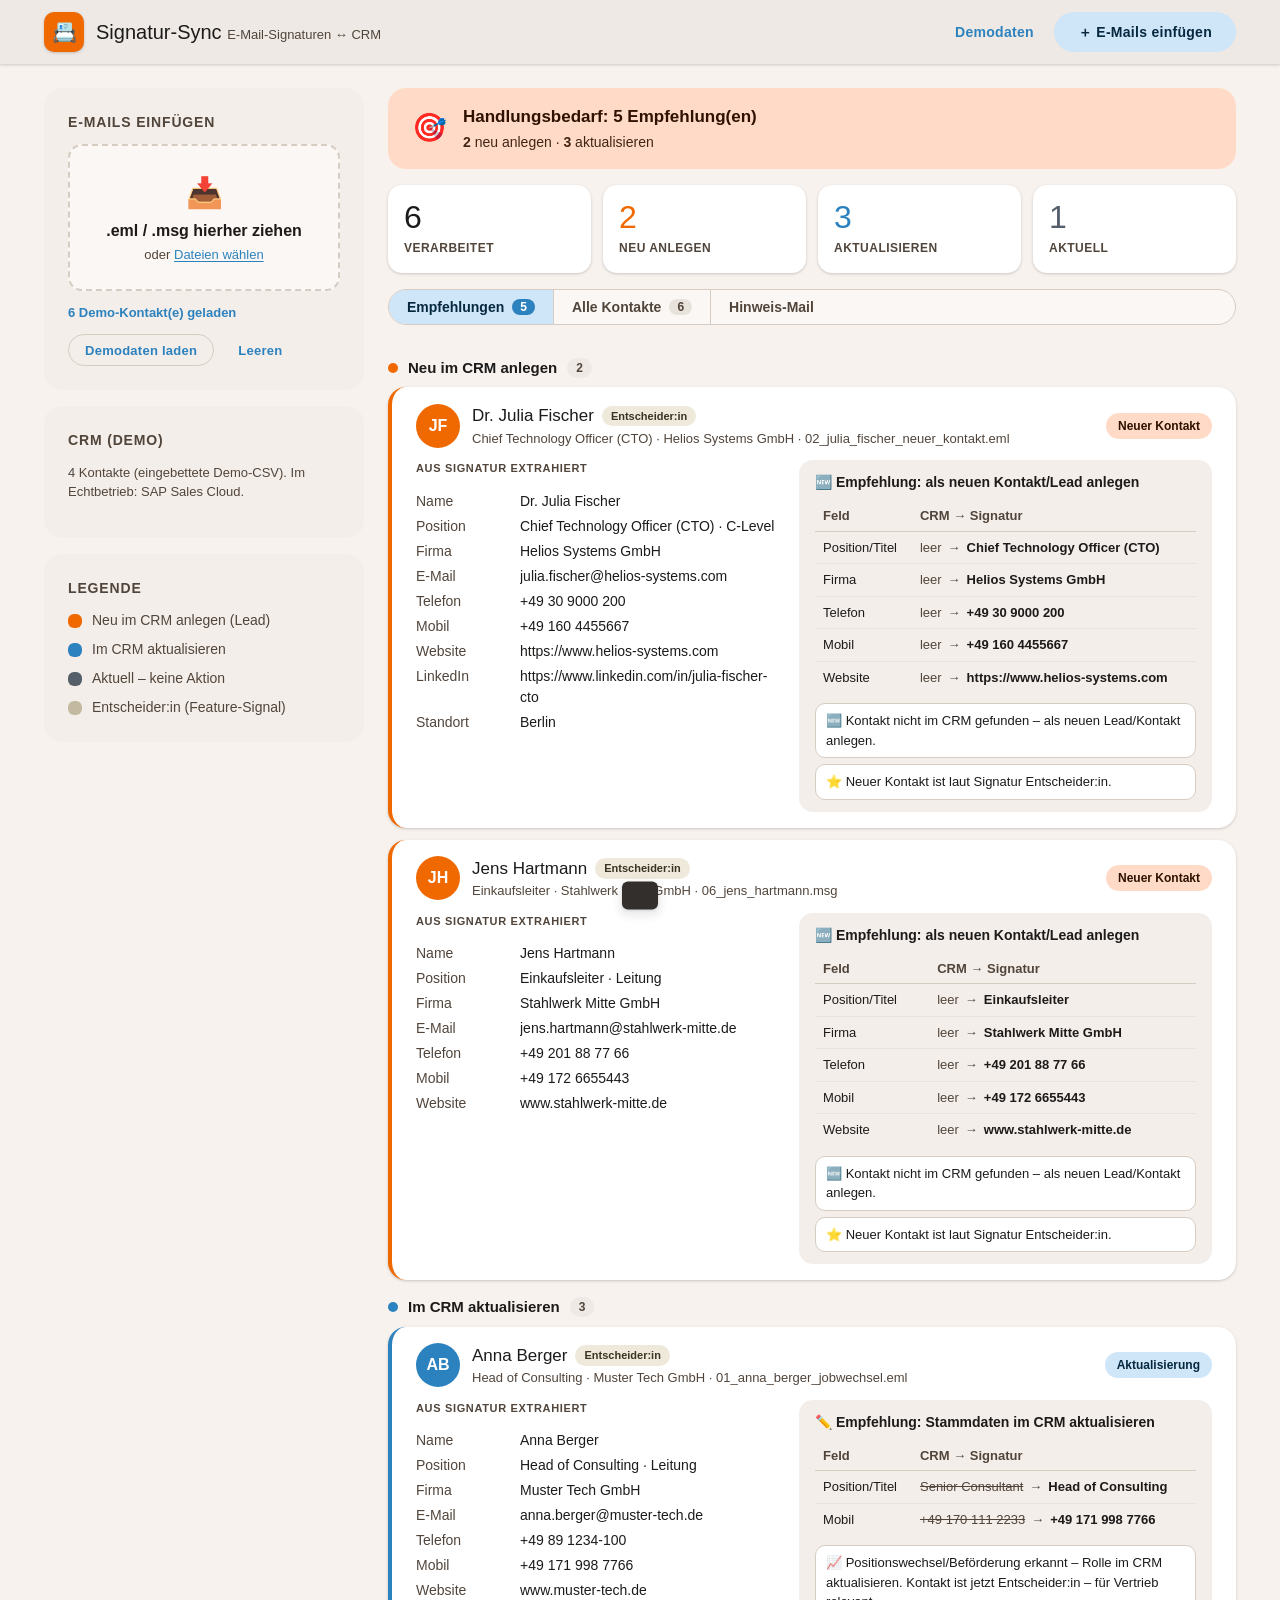
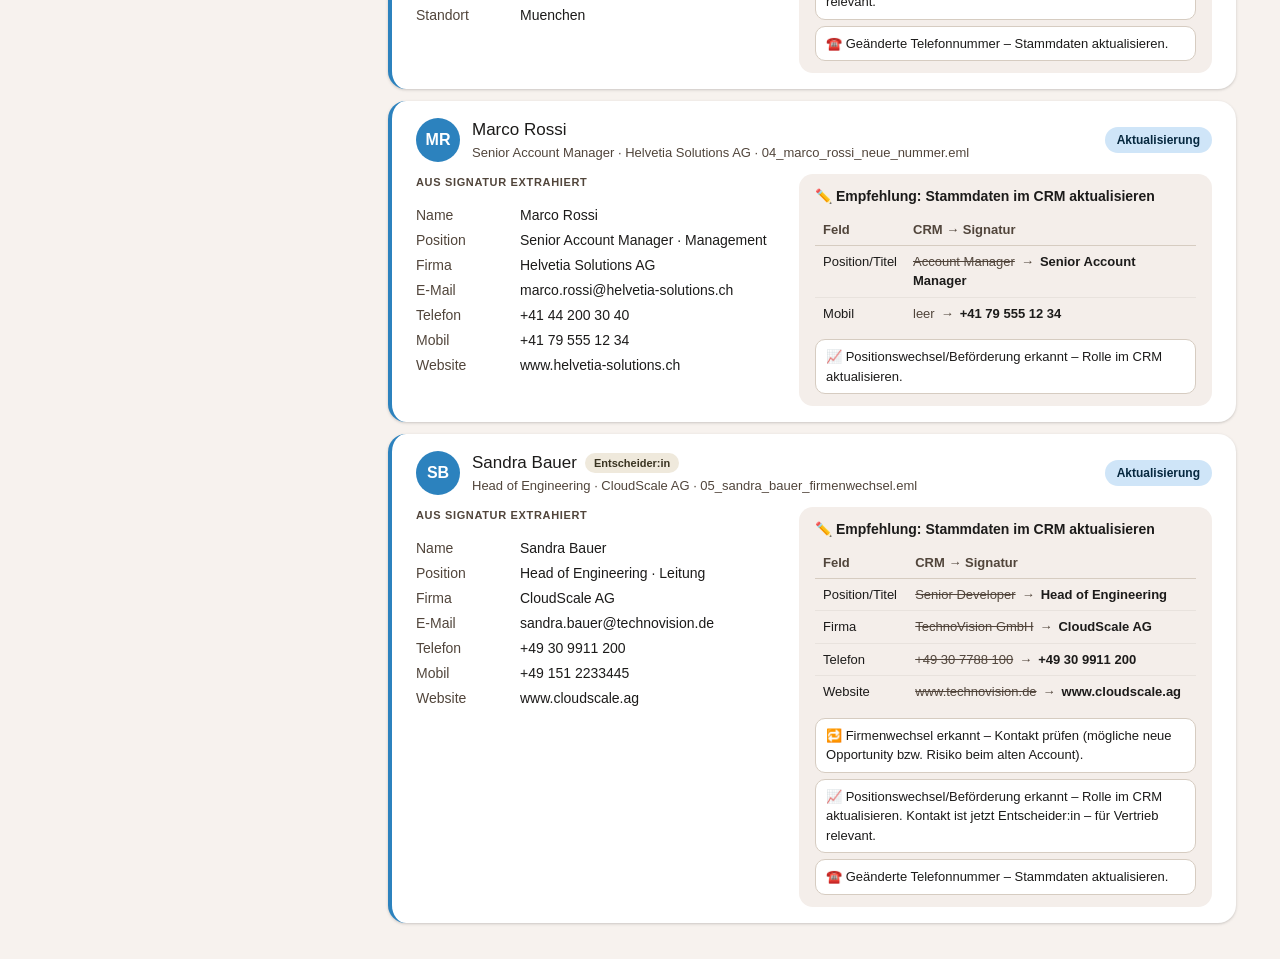
==== webapp/demo.html @ 4106ae28 "Browser-App: .eml/.msg im Browser einfügen, Material Design 3 - webapp/app.js: Kernlogik nach JS por" ====
<!doctype html>
<html lang="de">
<head>
<meta charset="utf-8">
<meta name="viewport" content="width=device-width, initial-scale=1">
<title>Signatur-Sync · E-Mail-Signaturen ↔ CRM</title>
<style>
/* Signatur-Sync · Material Design 3 · Corporate-Palette
   Primary #F06900 · Secondary #2C82BE · Ergaenzend #555F69 · Features #C3B9A0 */
:root{
  /* Farbrollen (aus Corporate-Farben abgeleitet) */
  --primary:#F06900; --on-primary:#ffffff;
  --primary-container:#FFDBC7; --on-primary-container:#2E1100;
  --secondary:#2C82BE; --on-secondary:#ffffff;
  --secondary-container:#CFE5F8; --on-secondary-container:#06283F;
  --tertiary:#555F69; --on-tertiary:#ffffff;
  --tertiary-container:#DCE2E9; --on-tertiary-container:#121A21;
  --features:#C3B9A0; --features-container:#EFE9DC; --on-features:#3A3422;
  --error:#BA1A1A; --error-container:#FFDAD6; --on-error-container:#410002;
  --background:#F7F2EE; --on-background:#1C1B1A;
  --surface:#FBF7F4; --surface-bright:#ffffff;
  --surface-c-low:#F4EEEA; --surface-c:#EEE9E4; --surface-c-high:#E8E2DD; --surface-c-highest:#E2DCD7;
  --on-surface:#1C1B1A; --on-surface-variant:#51453B; --outline:#867A6E; --outline-variant:#D6CCC1;
  /* Form / Abstand (8dp-Raster) */
  --r-xs:6px; --r-sm:10px; --r-md:14px; --r-lg:18px; --r-xl:28px; --r-full:999px;
  --sp-1:4px; --sp-2:8px; --sp-3:12px; --sp-4:16px; --sp-5:24px; --sp-6:32px; --sp-8:48px;
  --gutter:24px; --maxw:1240px;
  /* Elevation (MD3 tonal) */
  --e1:0 1px 2px rgba(0,0,0,.10),0 1px 3px 1px rgba(0,0,0,.06);
  --e2:0 1px 2px rgba(0,0,0,.10),0 2px 6px 2px rgba(0,0,0,.08);
  --e3:0 4px 8px 3px rgba(0,0,0,.08),0 1px 3px rgba(0,0,0,.12);
  --font:"Roboto","Segoe UI",-apple-system,BlinkMacSystemFont,Helvetica,Arial,sans-serif;
}
*{box-sizing:border-box}
html{font-size:16px}
body{margin:0;font-family:var(--font);background:var(--background);color:var(--on-background);
  line-height:1.5;-webkit-font-smoothing:antialiased}
h1,h2,h3,h4{margin:0;font-weight:500;letter-spacing:0}
.muted{color:var(--on-surface-variant)}
.link{color:var(--secondary);cursor:pointer;text-decoration:underline;text-underline-offset:2px}

/* Typografie-Skala */
.display-s{font-size:2.25rem;line-height:2.75rem;font-weight:400}
.headline-s{font-size:1.5rem;line-height:2rem;font-weight:500}
.title-l{font-size:1.25rem;line-height:1.75rem;font-weight:500}
.title-m{font-size:1.0625rem;line-height:1.5rem;font-weight:500}
.title-s{font-size:.875rem;line-height:1.25rem;font-weight:600;letter-spacing:.06em;
  text-transform:uppercase;color:var(--on-surface-variant)}
.body-m{font-size:.9375rem;line-height:1.4rem}
.body-s{font-size:.8125rem;line-height:1.2rem}
.label{font-size:.8125rem;line-height:1rem;font-weight:600;letter-spacing:.02em}

/* Top App Bar */
.top-app-bar{position:sticky;top:0;z-index:30;background:var(--surface-c);
  box-shadow:var(--e1)}
.bar-inner{max-width:var(--maxw);margin:0 auto;height:64px;display:flex;align-items:center;
  justify-content:space-between;gap:var(--sp-4);padding:0 var(--gutter)}
.bar-title{display:flex;align-items:center;gap:var(--sp-3);font-size:1.25rem;font-weight:500}
.bar-logo{width:40px;height:40px;border-radius:var(--r-sm);display:grid;place-items:center;
  background:var(--primary);color:var(--on-primary);font-size:20px;box-shadow:var(--e1)}
.bar-sub{font-size:.8125rem;color:var(--on-surface-variant);font-weight:400}
.bar-actions{display:flex;align-items:center;gap:var(--sp-2)}
@media(max-width:560px){.bar-sub{display:none}}

/* Buttons mit State-Layer */
.btn{position:relative;display:inline-flex;align-items:center;justify-content:center;gap:8px;
  height:40px;padding:0 24px;border:0;border-radius:var(--r-full);font-family:inherit;
  font-size:.875rem;font-weight:600;letter-spacing:.02em;cursor:pointer;overflow:hidden;
  white-space:nowrap;transition:box-shadow .2s}
.btn::before{content:"";position:absolute;inset:0;background:currentColor;opacity:0;transition:opacity .15s}
.btn:hover::before{opacity:.08}.btn:active::before{opacity:.12}
.btn-filled{background:var(--primary);color:var(--on-primary)}
.btn-filled:hover{box-shadow:var(--e1)}
.btn-tonal{background:var(--secondary-container);color:var(--on-secondary-container)}
.btn-outlined{background:transparent;color:var(--secondary);border:1px solid var(--outline-variant)}
.btn-text{background:transparent;color:var(--secondary);padding:0 12px}
.btn-sm{height:32px;padding:0 16px;font-size:.8125rem}

/* Layout-Raster */
.container{max-width:var(--maxw);margin:0 auto;padding:var(--gutter)}
.grid{display:grid;grid-template-columns:320px 1fr;gap:var(--gutter);align-items:start}
@media(max-width:960px){.grid{grid-template-columns:1fr}}
.rail{display:flex;flex-direction:column;gap:var(--sp-4);position:sticky;top:88px}
@media(max-width:960px){.rail{position:static}}
.content{display:flex;flex-direction:column;gap:var(--sp-4);min-width:0}

/* Cards */
.card{background:var(--surface-bright);border-radius:var(--r-lg);padding:var(--sp-5);
  box-shadow:var(--e1)}
.card-filled{background:var(--surface-c-low);box-shadow:none}
.card>h2{margin-bottom:var(--sp-3)}

/* Dropzone */
.dropzone{border:2px dashed var(--outline-variant);border-radius:var(--r-md);
  padding:var(--sp-5) var(--sp-4);text-align:center;background:var(--surface);
  transition:border-color .15s,background .15s;cursor:pointer}
.dropzone.drag{border-color:var(--primary);background:var(--primary-container)}
.dz-icon{font-size:30px}
.dz-text{font-weight:600;margin-top:var(--sp-1)}
.dz-sub{font-size:.8125rem;color:var(--on-surface-variant);margin-top:2px}
.meta{font-size:.8125rem;color:var(--secondary);margin-top:var(--sp-3);min-height:1rem;font-weight:600}
.row-actions{display:flex;gap:var(--sp-2);margin-top:var(--sp-3);flex-wrap:wrap}

/* Legende */
.legend{list-style:none;margin:0;padding:0;display:flex;flex-direction:column;gap:var(--sp-2)}
.legend li{display:flex;align-items:center;gap:10px;font-size:.875rem;color:var(--on-surface-variant)}
.swatch{width:14px;height:14px;border-radius:var(--r-xs);flex:none}
.sw-new{background:var(--primary)}.sw-upd{background:var(--secondary)}.sw-ok{background:var(--tertiary)}
.sw-dm{background:var(--features)}

/* Empfehlungs-Banner */
.banner{display:flex;align-items:center;gap:var(--sp-4);padding:var(--sp-4) var(--sp-5);
  border-radius:var(--r-lg);background:var(--primary-container);color:var(--on-primary-container)}
.banner.calm{background:var(--tertiary-container);color:var(--on-tertiary-container)}
.banner .b-ic{font-size:28px}
.banner h3{font-size:1.0625rem;font-weight:600}
.banner p{margin:2px 0 0;font-size:.875rem;opacity:.9}

/* KPIs */
.kpis{display:grid;grid-template-columns:repeat(4,1fr);gap:var(--sp-3)}
@media(max-width:680px){.kpis{grid-template-columns:repeat(2,1fr)}}
.kpi{background:var(--surface-bright);border-radius:var(--r-md);padding:var(--sp-4);box-shadow:var(--e1)}
.kpi .n{font-size:2rem;font-weight:500;line-height:1}
.kpi .l{font-size:.75rem;font-weight:600;letter-spacing:.04em;text-transform:uppercase;
  color:var(--on-surface-variant);margin-top:6px}
.kpi.k-new .n{color:var(--primary)}.kpi.k-upd .n{color:var(--secondary)}.kpi.k-ok .n{color:var(--tertiary)}

/* Segmented Buttons (Tabs) */
.segmented{display:inline-flex;border:1px solid var(--outline-variant);border-radius:var(--r-full);
  overflow:hidden;background:var(--surface)}
.seg{position:relative;border:0;background:transparent;padding:9px 18px;font-family:inherit;
  font-size:.875rem;font-weight:600;color:var(--on-surface-variant);cursor:pointer;display:flex;
  align-items:center;gap:8px;border-right:1px solid var(--outline-variant)}
.seg:last-child{border-right:0}
.seg.active{background:var(--secondary-container);color:var(--on-secondary-container)}
.seg-count{font-size:.75rem;background:var(--surface-c-high);color:var(--on-surface-variant);
  padding:1px 8px;border-radius:var(--r-full);font-weight:700}
.seg.active .seg-count{background:var(--secondary);color:var(--on-secondary)}

/* Gruppen */
.group-head{display:flex;align-items:center;gap:10px;margin:var(--sp-4) 0 var(--sp-2)}
.group-head .gdot{width:10px;height:10px;border-radius:var(--r-xs)}
.gd-new{background:var(--primary)}.gd-upd{background:var(--secondary)}.gd-ok{background:var(--tertiary)}
.group-head h4{font-size:.9375rem;font-weight:600}
.group-head .gcount{font-size:.75rem;color:var(--on-surface-variant);background:var(--surface-c);
  border-radius:var(--r-full);padding:1px 9px;font-weight:700}

/* Kontakt-Karte */
.contact{background:var(--surface-bright);border-radius:var(--r-lg);box-shadow:var(--e1);
  padding:var(--sp-4) var(--sp-5);margin-bottom:var(--sp-3);border-left:4px solid transparent}
.contact.t-new{border-left-color:var(--primary)}
.contact.t-upd{border-left-color:var(--secondary)}
.contact.t-ok{border-left-color:var(--tertiary)}
.c-top{display:flex;align-items:center;gap:var(--sp-3);margin-bottom:var(--sp-3)}
.avatar{width:44px;height:44px;border-radius:var(--r-full);flex:none;display:grid;place-items:center;
  font-weight:600;color:#fff;font-size:1rem}
.av-new{background:var(--primary)}.av-upd{background:var(--secondary)}.av-ok{background:var(--tertiary)}
.c-id{flex:1;min-width:0}
.c-id .nm{font-size:1.0625rem;font-weight:500;display:flex;align-items:center;gap:8px;flex-wrap:wrap}
.c-id .sb{font-size:.8125rem;color:var(--on-surface-variant);white-space:nowrap;overflow:hidden;
  text-overflow:ellipsis}
.pill{font-size:.75rem;font-weight:700;padding:4px 12px;border-radius:var(--r-full);flex:none}
.pl-new{background:var(--primary-container);color:var(--on-primary-container)}
.pl-upd{background:var(--secondary-container);color:var(--on-secondary-container)}
.pl-ok{background:var(--tertiary-container);color:var(--on-tertiary-container)}
.dm-chip{font-size:.6875rem;font-weight:700;padding:2px 9px;border-radius:var(--r-full);
  background:var(--features-container);color:var(--on-features)}
.c-body{display:grid;grid-template-columns:minmax(0,1fr) minmax(0,1.15fr);gap:var(--sp-5)}
@media(max-width:680px){.c-body{grid-template-columns:1fr;gap:var(--sp-3)}}
.block-h{font-size:.6875rem;font-weight:700;letter-spacing:.06em;text-transform:uppercase;
  color:var(--on-surface-variant);margin-bottom:8px}
.kv{display:grid;grid-template-columns:92px 1fr;gap:4px 12px;font-size:.875rem}
.kv dt{color:var(--on-surface-variant)}
.kv dd{margin:0;overflow:hidden;text-overflow:ellipsis}
.reco{border-radius:var(--r-md);background:var(--surface-c-low);padding:var(--sp-3) var(--sp-4)}
.reco .lead{font-size:.875rem;font-weight:600;display:flex;align-items:center;gap:8px;margin-bottom:8px}
table.diff{border-collapse:collapse;width:100%;font-size:.8125rem}
table.diff th{text-align:left;padding:5px 8px;color:var(--on-surface-variant);font-weight:600;
  border-bottom:1px solid var(--outline-variant)}
table.diff td{padding:6px 8px;border-bottom:1px solid var(--surface-c-high);vertical-align:top}
table.diff tr:last-child td{border-bottom:0}
.old{color:var(--on-surface-variant);text-decoration:line-through}
.arrow{color:var(--on-surface-variant);padding:0 6px}.newv{font-weight:600}
.chips{display:flex;flex-direction:column;gap:6px;margin-top:10px}
.chip{font-size:.8125rem;background:var(--surface-bright);border:1px solid var(--outline-variant);
  border-radius:var(--r-sm);padding:7px 10px}
.ok-note{font-size:.875rem;color:var(--tertiary);display:flex;align-items:center;gap:8px}

/* Mail-Viewer */
.mail{background:var(--surface-bright);border-radius:var(--r-lg);box-shadow:var(--e1);overflow:hidden}
.mail-bar{display:flex;align-items:center;gap:8px;padding:12px 16px;background:var(--surface-c-low);
  border-bottom:1px solid var(--outline-variant);font-size:.8125rem;color:var(--on-surface-variant)}
.mail-dots{display:flex;gap:6px}.mail-dots i{width:11px;height:11px;border-radius:50%;display:block}
.md1{background:#ff6058}.md2{background:#ffbd2e}.md3{background:#28ca42}
.mail-body{padding:22px;max-height:640px;overflow:auto}

/* Empty State */
.empty{background:var(--surface-bright);border-radius:var(--r-lg);box-shadow:var(--e1);
  padding:var(--sp-8) var(--sp-5);text-align:center}
.empty .big{font-size:40px;margin-bottom:var(--sp-2)}
.empty h3{font-size:1.25rem;margin-bottom:var(--sp-2)}
.empty p{color:var(--on-surface-variant);max-width:460px;margin:0 auto var(--sp-4)}
.steps{display:inline-flex;gap:var(--sp-2);flex-wrap:wrap;justify-content:center}
.step{display:flex;align-items:center;gap:8px;font-size:.875rem;background:var(--surface-c-low);
  border-radius:var(--r-full);padding:8px 16px}
.step .num{width:22px;height:22px;border-radius:50%;background:var(--primary);color:var(--on-primary);
  font-size:.75rem;font-weight:700;display:grid;place-items:center}

/* Skipped + Snackbar */
.skip{background:var(--surface-c-low);border-radius:var(--r-md);padding:12px 16px;font-size:.8125rem;
  color:var(--on-surface-variant);margin-top:var(--sp-3)}
.snackbar{position:fixed;left:50%;bottom:24px;transform:translateX(-50%) translateY(120%);
  background:#322F2C;color:#F4EFEA;padding:14px 18px;border-radius:var(--r-xs);box-shadow:var(--e3);
  font-size:.875rem;max-width:90vw;transition:transform .25s;z-index:50}
.snackbar.show{transform:translateX(-50%) translateY(0)}
[hidden]{display:none!important}

</style>
</head>
<body>
<header class="top-app-bar">
  <div class="bar-inner">
    <div class="bar-title"><span class="bar-logo">📇</span>
      <span>Signatur-Sync <span class="bar-sub">E-Mail-Signaturen ↔ CRM</span></span></div>
    <div class="bar-actions">
      <button id="btnDemo" class="btn btn-text">Demodaten</button>
      <label class="btn btn-tonal" for="fileInput">＋ E-Mails einfügen</label>
      <input id="fileInput" type="file" accept=".eml,.msg" multiple hidden>
    </div>
  </div>
</header>

<main class="container grid">
  <aside class="rail">
    <section class="card card-filled">
      <h2 class="title-s">E-Mails einfügen</h2>
      <div id="dropzone" class="dropzone">
        <div class="dz-icon">📥</div>
        <div class="dz-text">.eml / .msg hierher ziehen</div>
        <div class="dz-sub">oder <span class="link" id="pick">Dateien wählen</span></div>
      </div>
      <div id="fileMeta" class="meta"></div>
      <div class="row-actions">
        <button id="btnDemo2" class="btn btn-outlined btn-sm">Demodaten laden</button>
        <button id="btnClear" class="btn btn-text btn-sm">Leeren</button>
      </div>
    </section>
    <section class="card card-filled">
      <h2 class="title-s">CRM (Demo)</h2>
      <p class="body-s muted" id="crmInfo"></p>
    </section>
    <section class="card card-filled">
      <h2 class="title-s">Legende</h2>
      <ul class="legend">
        <li><span class="swatch sw-new"></span> Neu im CRM anlegen (Lead)</li>
        <li><span class="swatch sw-upd"></span> Im CRM aktualisieren</li>
        <li><span class="swatch sw-ok"></span> Aktuell – keine Aktion</li>
        <li><span class="swatch sw-dm"></span> Entscheider:in (Feature-Signal)</li>
      </ul>
    </section>
  </aside>

  <section class="content">
    <div id="banner" class="banner" hidden></div>
    <div id="kpis" class="kpis" hidden></div>
    <div class="segmented" id="tabs" hidden>
      <button class="seg active" data-tab="reco">Empfehlungen <span class="seg-count" id="cReco">0</span></button>
      <button class="seg" data-tab="all">Alle Kontakte <span class="seg-count" id="cAll">0</span></button>
      <button class="seg" data-tab="mail">Hinweis-Mail</button>
    </div>
    <div id="paneReco" class="pane"></div>
    <div id="paneAll" class="pane" hidden></div>
    <div id="paneMail" class="pane" hidden></div>
    <div id="empty" class="empty">
      <div class="big">📭</div>
      <h3>E-Mails einfügen</h3>
      <p>Ziehe <code>.eml</code>- oder <code>.msg</code>-Dateien in das Feld links
         oder lade die Demodaten. Signatur-Analyse und CRM-Abgleich laufen komplett
         in deinem Browser – nichts wird hochgeladen.</p>
      <div class="steps">
        <span class="step"><span class="num">1</span> Mails einfügen</span>
        <span class="step"><span class="num">2</span> Automatischer Abgleich</span>
        <span class="step"><span class="num">3</span> Empfehlungen prüfen</span>
      </div>
    </div>
  </section>
</main>

<div id="snackbar" class="snackbar"></div>

<script>
/* Signatur-Sync · Kernlogik (Browser + Node)
 * Portiert aus dem Python-Workflow: .eml/.msg-Parsing, Signatur-Extraktion,
 * CRM-Abgleich. Keine Abhaengigkeiten – laeuft im Browser und unter Node.
 */
(function (root) {
  "use strict";

  // ---------------------------------------------------------------- Muster
  const EMAIL_RE = /[A-Za-z0-9._%+\-]+@[A-Za-z0-9.\-]+\.[A-Za-z]{2,}/;
  const EMAIL_RE_G = /[A-Za-z0-9._%+\-]+@[A-Za-z0-9.\-]+\.[A-Za-z]{2,}/g;
  const URL_RE_G = /\b((?:https?:\/\/)?(?:www\.)?[A-Za-z0-9\-]+(?:\.[A-Za-z0-9\-]+)+(?:\/[^\s|<>]*)?)/g;
  const PHONE_RE = /(\+?\(?\d[\d\s().\-/]{5,}\d)/;
  const PHONE_RE_G = /(\+?\(?\d[\d\s().\-/]{5,}\d)/g;
  const LINKEDIN_RE = /(https?:\/\/)?([a-z]{2,3}\.)?linkedin\.com\/[^\s|<>]+/i;

  const GREETINGS = [
    "mit freundlichen grüßen", "mit freundlichen gruessen", "freundliche grüße",
    "freundliche gruesse", "viele grüße", "viele gruesse", "beste grüße",
    "beste gruesse", "herzliche grüße", "liebe grüße", "mfg", "lg",
    "best regards", "kind regards", "warm regards", "best wishes",
    "regards", "cheers", "sincerely", "yours sincerely", "thanks and regards",
    "thank you", "vielen dank", "danke"
  ];
  const PHONE_LABELS = {
    phone: ["tel", "tel.", "phone", "fon", "fixed", "festnetz", "office", "büro",
            "buero", "t:", "p:", "ph:", "direct", "durchwahl"],
    mobile: ["mobil", "mobile", "cell", "cellular", "handy", "m:", "mob", "mo:"],
    fax: ["fax", "f:", "telefax"]
  };
  const COMPANY_HINTS = ["gmbh", "ag", "kg", "ohg", "se", "e.u.", "e.k.", "gbr",
    "ug", "mbh", "inc", "inc.", "llc", "ltd", "ltd.", "plc", "corp",
    "corporation", "co.", "group", "gruppe", "holding", "partners", "& co"];
  const TITLE_KEYWORDS = {
    "C-Level": ["ceo", "cfo", "cto", "coo", "cio", "cmo", "cdo", "geschäftsführer",
      "geschaeftsfuehrer", "geschäftsführerin", "vorstand", "managing director",
      "owner", "inhaber", "gesellschafter", "president", "partner"],
    "Leitung": ["head of", "leiter", "leiterin", "leitung", "director", "direktor",
      "vp ", "vice president", "vorstandsvorsitz", "abteilungsleiter",
      "teamleiter", "bereichsleiter", "prokurist"],
    "Management": ["manager", "managerin", "lead", "principal", "senior manager",
      "projektleiter", "key account"],
    "Fachkraft": ["engineer", "developer", "entwickler", "consultant", "berater",
      "specialist", "spezialist", "analyst", "referent", "sachbearbeiter",
      "architect", "designer", "scientist", "expert", "associate"]
  };
  const DECISION_MAKER_LEVELS = new Set(["C-Level", "Leitung"]);
  const NON_NAME_RE = /@|http|www|tel|mobil|fax|gmbh|\bag\b|\d|straße|strasse|str\.|platz|e-mail|mail:|phone|grüße|gruesse|regards/i;
  const GRADE_RE = /\b(dr|prof|dipl|mag|ing|mba|msc|bsc|ba|ma)\.?\b/gi;

  // ---------------------------------------------------------------- Utils
  function escapeHtml(v) {
    return (v || "").replace(/[&<>"']/g, function (c) {
      return ({ "&": "&amp;", "<": "&lt;", ">": "&gt;", '"': "&quot;", "'": "&#39;" })[c];
    });
  }
  function allMatches(re, text) {
    const out = []; let m; re.lastIndex = 0;
    while ((m = re.exec(text)) !== null) { out.push(m); if (m.index === re.lastIndex) re.lastIndex++; }
    return out;
  }
  function hasCompanyHint(text) {
    const low = (text || "").toLowerCase();
    return COMPANY_HINTS.some(function (h) {
      return new RegExp("\\b" + h.replace(/[.*+?^${}()|[\]\\]/g, "\\$&") + "\\b").test(low);
    });
  }

  // -------------------------------------------------------------- HTML→Text
  function htmlToText(html) {
    if (!html) return "";
    let t = html.replace(/<(script|style)[^>]*>[\s\S]*?<\/\1>/gi, " ");
    t = t.replace(/<\s*br\s*\/?\s*>/gi, "\n");
    t = t.replace(/<\/\s*(p|div|tr|li|h[1-6])\s*>/gi, "\n");
    t = t.replace(/<[^>]+>/g, "");
    t = t.replace(/&nbsp;/gi, " ").replace(/&amp;/gi, "&").replace(/&lt;/gi, "<")
         .replace(/&gt;/gi, ">").replace(/&quot;/gi, '"').replace(/&#39;/gi, "'")
         .replace(/&auml;/gi, "ä").replace(/&ouml;/gi, "ö").replace(/&uuml;/gi, "ü")
         .replace(/&szlig;/gi, "ß");
    const lines = t.split(/\r?\n/).map(function (l) { return l.replace(/[ \t]+/g, " ").trim(); });
    const out = []; let blank = false;
    lines.forEach(function (l) {
      if (l) { out.push(l); blank = false; } else if (!blank) { out.push(""); blank = true; }
    });
    return out.join("\n").trim();
  }

  // -------------------------------------------------------- Signaturblock
  function stripQuoted(lines) {
    const out = [];
    for (const ln of lines) {
      const low = ln.trim().toLowerCase();
      if (ln.replace(/^\s+/, "").startsWith(">")) break;
      if (/^(von|from|gesendet|sent):/.test(low) && ln.indexOf(":") >= 0) break;
      if (/^-{3,}original/.test(low) || low.startsWith("-----")) break;
      if (/^(am|on)\b.*\b(schrieb|wrote):/.test(low)) break;
      out.push(ln);
    }
    return out;
  }
  function extractSignatureBlock(body) {
    if (!body) return "";
    const lines = stripQuoted(body.split(/\r?\n/));
    for (let i = 0; i < lines.length; i++) {
      if (lines[i].trim() === "--" || lines[i].trim() === "") {
        if (lines[i].trim() === "--") {
          const block = lines.slice(i + 1).join("\n").trim();
          if (block) return block;
        }
      }
    }
    let anchor = null;
    for (let i = 0; i < lines.length; i++) {
      const low = lines[i].trim().toLowerCase().replace(/[,.!]+$/, "").trim();
      if (GREETINGS.indexOf(low) >= 0 || GREETINGS.some(function (g) { return low.startsWith(g); })) anchor = i;
    }
    if (anchor !== null) {
      const block = lines.slice(anchor + 1).join("\n").trim();
      if (block) return block;
    }
    const nonempty = lines.filter(function (l) { return l.trim(); });
    const tail = nonempty.slice(-8).join("\n");
    if (EMAIL_RE.test(tail) || PHONE_RE.test(tail) || hasCompanyHint(tail)) return tail.trim();
    return "";
  }

  // -------------------------------------------------------- Feld-Parsing
  function classifyPhoneLine(line) {
    const low = line.toLowerCase();
    for (const field in PHONE_LABELS) {
      if (PHONE_LABELS[field].some(function (lab) { return low.indexOf(lab) >= 0; })) return field;
    }
    return null;
  }
  function detectSeniority(title) {
    const low = (title || "").toLowerCase();
    for (const level in TITLE_KEYWORDS) {
      if (TITLE_KEYWORDS[level].some(function (kw) { return low.indexOf(kw) >= 0; })) return level;
    }
    return "";
  }
  function looksLikeName(line) {
    let s = line.trim().replace(/^\|+|\|+$/g, "").trim();
    if (!s || NON_NAME_RE.test(s)) return false;
    s = s.replace(GRADE_RE, "");
    const words = s.trim().split(/[\s,]+/).filter(Boolean);
    if (!(words.length > 1 && words.length <= 4)) return false;
    const capish = words.filter(function (w) { return w[0] && w[0] === w[0].toUpperCase() && w[0] !== w[0].toLowerCase(); }).length;
    return capish >= Math.max(2, words.length - 1);
  }
  function splitName(full) {
    const cleaned = full.replace(GRADE_RE, "").trim();
    const parts = cleaned.split(/\s+/).filter(function (p) { return p && /[A-Za-zÀ-ÿ]/.test(p); });
    if (parts.length >= 2) return [parts[0], parts.slice(1).join(" ")];
    return [parts[0] || cleaned, ""];
  }
  function findCompany(lines, used) {
    for (let i = 0; i < lines.length; i++) {
      if (used.has(i)) continue;
      if (hasCompanyHint(lines[i])) {
        const chunks = lines[i].split(/\s*[|·•]\s*/);
        for (const c of chunks) if (hasCompanyHint(c)) return [c.replace(/^[\s,;|]+|[\s,;|]+$/g, ""), i];
        return [lines[i].replace(/^[\s,;|]+|[\s,;|]+$/g, ""), i];
      }
    }
    return ["", -1];
  }
  function findAddress(lines, used) {
    const street = /\b(stra(ß|ss)e|str\.|gasse|weg|platz|allee|ring|road|rd\.|street|st\.|ave)\b/i;
    const plz = /\b(\d{4,5})\s+([A-Za-zÄÖÜäöüß.\-]+)/;
    const parts = []; let location = "";
    for (let i = 0; i < lines.length; i++) {
      if (used.has(i)) continue;
      if (street.test(lines[i]) || plz.test(lines[i])) {
        parts.push(lines[i].replace(/^[\s,;|]+|[\s,;|]+$/g, ""));
        const m = lines[i].match(plz);
        if (m) location = m[2].replace(/^[.\s,-]+|[.\s,-]+$/g, "");
      }
    }
    return [parts.join(", "), location];
  }

  function parseSignature(block, fallback) {
    const sig = {
      raw_block: block || "", full_name: "", first_name: "", last_name: "",
      job_title: "", department: "", company: "", email: "", phone: "",
      mobile: "", fax: "", website: "", linkedin: "", address: "",
      seniority: "", is_decision_maker: false, location: ""
    };
    const lines = (block || "").split(/\r?\n/).map(function (l) { return l.trim(); }).filter(Boolean);
    const used = new Set();

    const em = (block || "").match(EMAIL_RE);
    if (em) sig.email = em[0].toLowerCase();
    else if (fallback && fallback.from_email) sig.email = fallback.from_email;

    const lk = (block || "").match(LINKEDIN_RE);
    if (lk) sig.linkedin = lk[0];

    const urlText = (block || "").replace(EMAIL_RE_G, " ");
    for (const um of allMatches(URL_RE_G, urlText)) {
      let cand = um[1].trim().replace(/[.,;]+$/, "");
      if (cand.indexOf("@") >= 0 || /linkedin\.com/i.test(cand)) continue;
      if (cand.indexOf(".") >= 0) { sig.website = cand; break; }
    }

    for (let i = 0; i < lines.length; i++) {
      if (!PHONE_RE.test(lines[i])) continue;
      const kind = classifyPhoneLine(lines[i]) || "phone";
      const nums = allMatches(PHONE_RE_G, lines[i]).map(function (m) { return m[1].trim(); });
      if (!nums.length) continue;
      const number = nums[0];
      if (kind === "mobile" && !sig.mobile) sig.mobile = number;
      else if (kind === "fax" && !sig.fax) sig.fax = number;
      else if (!sig.phone) sig.phone = number;
      used.add(i);
    }

    let nameIdx = -1;
    for (let i = 0; i < lines.length; i++) {
      if (used.has(i)) continue;
      if (looksLikeName(lines[i])) {
        sig.full_name = lines[i].replace(/^\|+|\|+$/g, "").trim();
        nameIdx = i; used.add(i); break;
      }
    }
    if (!sig.full_name && fallback && fallback.from_name) sig.full_name = fallback.from_name.trim();

    const comp = findCompany(lines, used);
    if (comp[0]) { sig.company = comp[0]; used.add(comp[1]); }

    let title = "";
    if (nameIdx >= 0 && nameIdx + 1 < lines.length && !used.has(nameIdx + 1)) {
      const cand = lines[nameIdx + 1];
      if (!EMAIL_RE.test(cand) && !PHONE_RE.test(cand)) { title = cand.replace(/^[\s,;|]+|[\s,;|]+$/g, ""); used.add(nameIdx + 1); }
    }
    if (!title) {
      for (let i = 0; i < lines.length; i++) {
        if (used.has(i)) continue;
        if (detectSeniority(lines[i])) { title = lines[i].split(/\s*[|·•]\s*/)[0].replace(/^[\s,;|]+|[\s,;|]+$/g, ""); used.add(i); break; }
      }
    }
    sig.job_title = title;

    for (let i = 0; i < lines.length; i++) {
      if (used.has(i)) continue;
      if (/\b(abteilung|department|team|bereich|unit)\b/i.test(lines[i])) { sig.department = lines[i].replace(/^[\s,;|]+|[\s,;|]+$/g, ""); used.add(i); break; }
    }

    const addr = findAddress(lines, used);
    sig.address = addr[0]; sig.location = addr[1];

    if (sig.full_name) { const sp = splitName(sig.full_name); sig.first_name = sp[0]; sig.last_name = sp[1]; }
    sig.seniority = detectSeniority(sig.job_title);
    sig.is_decision_maker = DECISION_MAKER_LEVELS.has(sig.seniority);
    return sig;
  }

  function extractFromEmail(mail) {
    let body = mail.text_body || "";
    let block = extractSignatureBlock(body);
    if (!block && mail.html_body) block = extractSignatureBlock(htmlToText(mail.html_body));
    if (!block) block = stripQuoted(body.split(/\r?\n/)).join("\n").trim();
    return parseSignature(block, mail);
  }

  function signatureIsEmpty(sig) {
    return !(sig.full_name || sig.job_title || sig.company || sig.phone ||
             sig.mobile || sig.email || sig.website);
  }

  // ------------------------------------------------------------- Abgleich
  const COMPARED_FIELDS = [
    ["job_title", "Position/Titel"], ["department", "Abteilung"],
    ["company", "Firma"], ["phone", "Telefon"], ["mobile", "Mobil"],
    ["website", "Website"]
  ];
  function norm(v) { return (v || "").toLowerCase().split(/\s+/).filter(Boolean).join(" "); }
  function normPhone(v) {
    if (!v) return "";
    let d = (v || "").replace(/[^\d+]/g, "");
    return d.startsWith("+") ? d : d.replace(/^0+/, "");
  }
  function valuesMatch(field, a, b) {
    if (field === "phone" || field === "mobile") {
      const na = normPhone(a), nb = normPhone(b);
      if (!na || !nb) return na === nb;
      return na === nb || na.slice(-7) === nb.slice(-7);
    }
    return norm(a) === norm(b);
  }
  function deriveSignals(sig, crm, discrepancies) {
    const signals = [];
    const changed = new Set(discrepancies.filter(function (d) { return d.change_type === "FIELD_CHANGED"; }).map(function (d) { return d.field; }));
    if (changed.has("company")) signals.push("🔁 Firmenwechsel erkannt – Kontakt prüfen (mögliche neue Opportunity bzw. Risiko beim alten Account).");
    if (changed.has("job_title")) {
      let n = "📈 Positionswechsel/Beförderung erkannt – Rolle im CRM aktualisieren.";
      if (sig.is_decision_maker) n += " Kontakt ist jetzt Entscheider:in – für Vertrieb relevant.";
      signals.push(n);
    }
    if (changed.has("phone") || changed.has("mobile")) signals.push("☎️ Geänderte Telefonnummer – Stammdaten aktualisieren.");
    if (changed.has("department")) signals.push("🏷️ Abteilung/Funktion hat sich geändert.");
    if (sig.is_decision_maker && !changed.has("job_title")) signals.push("⭐ Entscheider:in laut Signatur – Priorisierung im Vertrieb prüfen.");
    return signals;
  }
  function findCrm(crmList, email, name) {
    const e = (email || "").toLowerCase();
    if (e) { const hit = crmList.find(function (c) { return (c.email || "").toLowerCase() === e; }); if (hit) return hit; }
    const n = norm(name);
    if (n) return crmList.find(function (c) { return norm(c.full_name) === n; }) || null;
    return null;
  }
  function reconcile(sig, crmList, source) {
    const res = { source: source || "", signature: sig, crm_contact: null,
      matched: false, match_key: "", discrepancies: [], business_signals: [], notes: [] };
    const crm = findCrm(crmList, sig.email, sig.full_name);
    if (!crm) {
      COMPARED_FIELDS.forEach(function (f) {
        const v = sig[f[0]]; if (v) res.discrepancies.push({ field: f[0], change_type: "FIELD_NEW_IN_CRM", signature_value: v, crm_value: "" });
      });
      res.business_signals.push("🆕 Kontakt nicht im CRM gefunden – als neuen Lead/Kontakt anlegen.");
      if (sig.is_decision_maker) res.business_signals.push("⭐ Neuer Kontakt ist laut Signatur Entscheider:in.");
      res.notes.push("Kein CRM-Treffer für E-Mail '" + (sig.email || "—") + "' / Name '" + (sig.full_name || "—") + "'.");
      return res;
    }
    res.matched = true; res.crm_contact = crm;
    res.match_key = (sig.email && sig.email === (crm.email || "").toLowerCase()) ? "email" : "name";
    COMPARED_FIELDS.forEach(function (f) {
      const field = f[0]; const sv = sig[field] || ""; const cv = crm[field] || "";
      if (!sv) return;
      if (!cv) res.discrepancies.push({ field: field, change_type: "FIELD_NEW_IN_CRM", signature_value: sv, crm_value: "" });
      else if (valuesMatch(field, sv, cv)) res.discrepancies.push({ field: field, change_type: "MATCH", signature_value: sv, crm_value: cv });
      else res.discrepancies.push({ field: field, change_type: "FIELD_CHANGED", signature_value: sv, crm_value: cv });
    });
    res.business_signals = deriveSignals(sig, crm, res.discrepancies);
    return res;
  }
  function hasActionableChanges(res) {
    return (!res.matched) || res.discrepancies.some(function (d) {
      return d.change_type === "FIELD_CHANGED" || d.change_type === "FIELD_NEW_IN_CRM";
    });
  }
  function tone(res) { return !res.matched ? "new" : (hasActionableChanges(res) ? "upd" : "ok"); }

  // --------------------------------------------------------------- .eml
  function decodeBytes(bytes, charset) {
    const cs = (charset || "utf-8").toLowerCase().replace("utf8", "utf-8");
    try { return new TextDecoder(cs).decode(bytes); }
    catch (e) { try { return new TextDecoder("utf-8").decode(bytes); } catch (e2) { return String.fromCharCode.apply(null, bytes); } }
  }
  function b64ToBytes(s) {
    const clean = (s || "").replace(/[^A-Za-z0-9+/=]/g, "");
    const bin = (typeof atob === "function") ? atob(clean) : Buffer.from(clean, "base64").toString("binary");
    const out = new Uint8Array(bin.length);
    for (let i = 0; i < bin.length; i++) out[i] = bin.charCodeAt(i);
    return out;
  }
  function qpToBytes(s) {
    s = s.replace(/=\r?\n/g, "");
    const out = [];
    for (let i = 0; i < s.length; i++) {
      if (s[i] === "=" && i + 2 < s.length) { out.push(parseInt(s.substr(i + 1, 2), 16)); i += 2; }
      else out.push(s.charCodeAt(i));
    }
    return new Uint8Array(out);
  }
  function decodeRFC2047(value) {
    if (!value || value.indexOf("=?") < 0) return value || "";
    return value.replace(/=\?([^?]+)\?([bBqQ])\?([^?]*)\?=/g, function (_, cs, enc, txt) {
      let bytes;
      if (enc.toUpperCase() === "B") bytes = b64ToBytes(txt);
      else bytes = qpToBytes(txt.replace(/_/g, " "));
      return decodeBytes(bytes, cs);
    });
  }
  function parseHeaders(headerText) {
    const headers = {}; const lines = headerText.split(/\r?\n/); let cur = null;
    for (const ln of lines) {
      if (/^[ \t]/.test(ln) && cur) { headers[cur] += " " + ln.trim(); continue; }
      const idx = ln.indexOf(":");
      if (idx > 0) { cur = ln.slice(0, idx).trim().toLowerCase(); headers[cur] = ln.slice(idx + 1).trim(); }
    }
    return headers;
  }
  function getBoundary(ct) { const m = (ct || "").match(/boundary="?([^";]+)"?/i); return m ? m[1] : ""; }
  function getCharset(ct) { const m = (ct || "").match(/charset="?([^";]+)"?/i); return m ? m[1] : "utf-8"; }

  function decodePart(rawBody, headers) {
    const cte = (headers["content-transfer-encoding"] || "7bit").toLowerCase();
    const charset = getCharset(headers["content-type"]);
    let bytes;
    if (cte.indexOf("base64") >= 0) bytes = b64ToBytes(rawBody);
    else if (cte.indexOf("quoted-printable") >= 0) bytes = qpToBytes(rawBody);
    else return rawBody;
    return decodeBytes(bytes, charset);
  }

  function walkParts(rawBody, headers, acc) {
    const ct = headers["content-type"] || "text/plain";
    if (/multipart\//i.test(ct)) {
      const boundary = getBoundary(ct);
      if (!boundary) return;
      const segs = rawBody.split("--" + boundary);
      for (let seg of segs) {
        seg = seg.replace(/^\r?\n/, "");
        if (!seg || seg.startsWith("--")) continue;
        const sp = seg.indexOf("\r\n\r\n") >= 0 ? seg.indexOf("\r\n\r\n") : seg.indexOf("\n\n");
        if (sp < 0) continue;
        const hsep = seg.indexOf("\r\n\r\n") >= 0 ? 4 : 2;
        const ph = parseHeaders(seg.slice(0, sp));
        const pb = seg.slice(sp + hsep);
        walkParts(pb, ph, acc);
      }
    } else if (/text\/plain/i.test(ct)) {
      if (!acc.text) acc.text = decodePart(rawBody, headers);
    } else if (/text\/html/i.test(ct)) {
      if (!acc.html) acc.html = decodePart(rawBody, headers);
    }
  }

  function parseAddr(value) {
    if (!value) return ["", ""];
    const m = value.match(/^\s*"?([^"<]*?)"?\s*<([^>]+)>\s*$/);
    if (m) return [m[1].trim(), m[2].trim()];
    if (value.indexOf("@") >= 0) return ["", value.trim()];
    return [value.trim(), ""];
  }

  function parseEml(raw, source) {
    raw = raw.replace(/\r\n/g, "\n");
    const sep = raw.indexOf("\n\n");
    const headerText = sep >= 0 ? raw.slice(0, sep) : raw;
    const bodyRaw = (sep >= 0 ? raw.slice(sep + 2) : "").replace(/\n/g, "\r\n");
    const headers = parseHeaders(headerText);
    const fromParsed = parseAddr(decodeRFC2047(headers["from"] || ""));
    const acc = {};
    walkParts(bodyRaw, headers, acc);
    let text = acc.text || ""; let html = acc.html || "";
    if (!text && !html) {
      if (/text\/html/i.test(headers["content-type"] || "")) html = decodePart(bodyRaw, headers);
      else text = decodePart(bodyRaw, headers);
    }
    if (!text && html) text = htmlToText(html);
    return {
      source: source || "", from_name: fromParsed[0] || "",
      from_email: (fromParsed[1] || "").toLowerCase(),
      subject: decodeRFC2047(headers["subject"] || ""),
      date: headers["date"] || "", text_body: text || "", html_body: html || ""
    };
  }

  // --------------------------------------------------------------- .msg (OLE/CFB)
  const ENDOFCHAIN = 0xFFFFFFFE, FREESECT = 0xFFFFFFFF;
  function parseMsg(uint8, source) {
    const dv = new DataView(uint8.buffer, uint8.byteOffset, uint8.byteLength);
    const sig = [0xD0, 0xCF, 0x11, 0xE0, 0xA1, 0xB1, 0x1A, 0xE1];
    for (let i = 0; i < 8; i++) if (uint8[i] !== sig[i]) throw new Error("Keine gültige .msg/OLE-Datei");
    const sectorSize = 1 << dv.getUint16(30, true);
    const miniSize = 1 << dv.getUint16(32, true);
    const numFat = dv.getUint32(44, true);
    const firstDir = dv.getUint32(48, true);
    const miniCutoff = dv.getUint32(56, true);
    const firstMiniFat = dv.getUint32(60, true);
    const numMiniFat = dv.getUint32(64, true);
    let firstDifat = dv.getUint32(68, true);
    const numDifat = dv.getUint32(72, true);
    const u32 = function (off) { return dv.getUint32(off, true); };
    const secOff = function (s) { return (s + 1) * sectorSize; };

    // DIFAT -> Liste der FAT-Sektoren
    const fatSectors = [];
    for (let i = 0; i < 109; i++) { const v = u32(76 + i * 4); if (v !== FREESECT && v !== ENDOFCHAIN) fatSectors.push(v); }
    let ds = firstDifat, guard = 0;
    while (ds !== ENDOFCHAIN && ds !== FREESECT && guard++ < 100000) {
      const base = secOff(ds); const per = sectorSize / 4 - 1;
      for (let i = 0; i < per; i++) { const v = u32(base + i * 4); if (v !== FREESECT && v !== ENDOFCHAIN) fatSectors.push(v); }
      ds = u32(base + per * 4);
    }
    // FAT
    const fat = [];
    fatSectors.forEach(function (fs) { const base = secOff(fs); for (let i = 0; i < sectorSize / 4; i++) fat.push(u32(base + i * 4)); });

    function readChain(start, sizeLimit) {
      const parts = []; let s = start, total = 0, guard = 0;
      while (s !== ENDOFCHAIN && s !== FREESECT && guard++ < 10000000) {
        const off = secOff(s);
        parts.push(uint8.subarray(off, off + sectorSize)); total += sectorSize;
        s = fat[s]; if (s === undefined) break;
        if (sizeLimit && total >= sizeLimit) break;
      }
      const out = new Uint8Array(total); let p = 0;
      parts.forEach(function (a) { out.set(a, p); p += a.length; });
      return sizeLimit ? out.subarray(0, sizeLimit) : out;
    }

    // Directory
    const dirBytes = readChain(firstDir);
    const ddv = new DataView(dirBytes.buffer, dirBytes.byteOffset, dirBytes.byteLength);
    const entries = [];
    for (let off = 0; off + 128 <= dirBytes.length; off += 128) {
      const nameLen = ddv.getUint16(off + 64, true);
      const objType = dirBytes[off + 66];
      if (objType === 0) continue;
      let name = "";
      if (nameLen > 2) name = new TextDecoder("utf-16le").decode(dirBytes.subarray(off, off + nameLen - 2));
      entries.push({ name: name, objType: objType, start: ddv.getUint32(off + 116, true), size: ddv.getUint32(off + 120, true) });
    }
    const root = entries.find(function (e) { return e.objType === 5; });
    const miniStream = root ? readChain(root.start, root.size) : new Uint8Array(0);
    // Mini-FAT
    const miniFat = [];
    if (firstMiniFat !== ENDOFCHAIN) {
      const mfb = readChain(firstMiniFat);
      const mdv = new DataView(mfb.buffer, mfb.byteOffset, mfb.byteLength);
      for (let i = 0; i + 4 <= mfb.length; i += 4) miniFat.push(mdv.getUint32(i, true));
    }
    function readMini(start, size) {
      const parts = []; let s = start, total = 0, guard = 0;
      while (s !== ENDOFCHAIN && s !== FREESECT && guard++ < 10000000) {
        const off = s * miniSize; parts.push(miniStream.subarray(off, off + miniSize)); total += miniSize;
        s = miniFat[s]; if (s === undefined) break;
      }
      const out = new Uint8Array(total); let p = 0; parts.forEach(function (a) { out.set(a, p); p += a.length; });
      return out.subarray(0, size);
    }
    function streamData(entry) {
      if (entry.size >= miniCutoff) return readChain(entry.start, entry.size);
      return readMini(entry.start, entry.size);
    }
    const streams = {};
    entries.forEach(function (e) { if (e.objType === 2 && e.name.indexOf("__substg1.0_") === 0) streams[e.name.split("_").pop().toUpperCase()] = streamData(e); });

    function getStr(pid) {
      let d = streams[pid + "001F"]; if (d) return new TextDecoder("utf-16le").decode(d);
      d = streams[pid + "001E"]; if (d) return decodeBytes(d, "cp1252"); return "";
    }
    const subject = getStr("0037");
    const body = getStr("1000");
    let html = "";
    const hb = streams["10130102"];
    if (hb) html = decodeBytes(hb, "utf-8");
    const headers = getStr("007D");
    let fromName = getStr("0C1A"), fromEmail = "";
    ["5D01", "0C1F", "5D02", "0065"].some(function (pid) { const v = getStr(pid); if (v.indexOf("@") >= 0) { fromEmail = v; return true; } return false; });
    let date = "";
    if (headers) {
      const h = parseHeaders(headers.replace(/\r\n/g, "\n"));
      date = h["date"] || "";
      const fp = parseAddr(decodeRFC2047(h["from"] || ""));
      if (fp[1]) { fromName = fp[0] || fromName; fromEmail = fp[1]; }
    }
    let text = body;
    if (!text && html) text = htmlToText(html);
    return {
      source: source || "", from_name: (fromName || "").trim(),
      from_email: (fromEmail || "").trim().toLowerCase(), subject: (subject || "").trim(),
      date: date, text_body: text || "", html_body: html || ""
    };
  }

  // --------------------------------------------------------------- API
  function analyze(loaded, crmList) {
    const sig = extractFromEmail(loaded);
    if (signatureIsEmpty(sig)) return { skipped: true, source: loaded.source, reason: "Keine verwertbare Signatur gefunden." };
    const res = reconcile(sig, crmList, loaded.source);
    res.tone = tone(res);
    res.has_actionable = hasActionableChanges(res);
    return res;
  }

  const API = {
    parseEml: parseEml, parseMsg: parseMsg, htmlToText: htmlToText,
    extractSignatureBlock: extractSignatureBlock, parseSignature: parseSignature,
    extractFromEmail: extractFromEmail, reconcile: reconcile, analyze: analyze,
    tone: tone, hasActionableChanges: hasActionableChanges, escapeHtml: escapeHtml,
    signatureIsEmpty: signatureIsEmpty, splitName: splitName
  };
  if (typeof module !== "undefined" && module.exports) module.exports = API;
  root.SignaturCore = API;
})(typeof window !== "undefined" ? window : globalThis);

</script>
<script>
/* Auto-generiert von webapp/generate_data.py – nicht von Hand aendern. */
window.CRM_DATA = [
  {
    "crm_id": "C-1001",
    "full_name": "Anna Berger",
    "first_name": "Anna",
    "last_name": "Berger",
    "job_title": "Senior Consultant",
    "department": "Consulting",
    "company": "Muster Tech GmbH",
    "email": "anna.berger@muster-tech.de",
    "phone": "+49 89 1234-100",
    "mobile": "+49 170 111 2233",
    "website": "www.muster-tech.de"
  },
  {
    "crm_id": "C-1002",
    "full_name": "Thomas Klein",
    "first_name": "Thomas",
    "last_name": "Klein",
    "job_title": "Vertriebsleiter",
    "department": "Vertrieb",
    "company": "Nordwind AG",
    "email": "thomas.klein@nordwind.at",
    "phone": "+43 1 5550 100",
    "mobile": "+43 660 1234567",
    "website": "www.nordwind.at"
  },
  {
    "crm_id": "C-1003",
    "full_name": "Marco Rossi",
    "first_name": "Marco",
    "last_name": "Rossi",
    "job_title": "Account Manager",
    "department": "Sales",
    "company": "Helvetia Solutions AG",
    "email": "marco.rossi@helvetia-solutions.ch",
    "phone": "+41 44 200 30 40",
    "mobile": "",
    "website": "www.helvetia-solutions.ch"
  },
  {
    "crm_id": "C-1004",
    "full_name": "Sandra Bauer",
    "first_name": "Sandra",
    "last_name": "Bauer",
    "job_title": "Senior Developer",
    "department": "Entwicklung",
    "company": "TechnoVision GmbH",
    "email": "sandra.bauer@technovision.de",
    "phone": "+49 30 7788 100",
    "mobile": "+49 151 2233445",
    "website": "www.technovision.de"
  }
];
window.DEMO_EMAILS = [{"name": "01_anna_berger_jobwechsel.eml", "type": "eml", "content": "From: Anna Berger <anna.berger@muster-tech.de>\nTo: vertrieb@unsere-firma.de\nSubject: Re: Angebot Projekt Phoenix\nDate: Tue, 27 May 2026 09:14:00 +0200\nContent-Type: text/plain; charset=\"utf-8\"\n\nHallo zusammen,\n\nvielen Dank fuer das ueberarbeitete Angebot. Wir besprechen es intern und\nmelden uns bis Ende der Woche.\n\nMit freundlichen Gruessen\n\nAnna Berger\nHead of Consulting\nMuster Tech GmbH\nTel.: +49 89 1234-100\nMobil: +49 171 998 7766\nE-Mail: anna.berger@muster-tech.de\nWeb: www.muster-tech.de\nInnovationsstrasse 5, 80331 Muenchen\n"}, {"name": "02_julia_fischer_neuer_kontakt.eml", "type": "eml", "content": "From: \"Dr. Julia Fischer\" <julia.fischer@helios-systems.com>\nTo: info@unsere-firma.de\nSubject: Anfrage Kooperation\nDate: Wed, 28 May 2026 16:40:00 +0200\nContent-Type: text/html; charset=\"utf-8\"\n\n<html>\n<body>\n<p>Sehr geehrte Damen und Herren,</p>\n<p>wir interessieren uns fuer eine moegliche Zusammenarbeit im Bereich\nDatenintegration. Koennen wir kommende Woche telefonieren?</p>\n<p>Beste Gruesse<br>\n<b>Dr. Julia Fischer</b><br>\nChief Technology Officer (CTO)<br>\nHelios Systems GmbH<br>\nMobil: +49 160 4455667<br>\nTel: +49 30 9000 200<br>\njulia.fischer@helios-systems.com<br>\nhttps://www.helios-systems.com<br>\nLinkedIn: https://www.linkedin.com/in/julia-fischer-cto<br>\nAm Datenpark 12, 10115 Berlin</p>\n</body>\n</html>\n"}, {"name": "03_thomas_klein_unveraendert.eml", "type": "eml", "content": "From: Thomas Klein <thomas.klein@nordwind.at>\nTo: support@unsere-firma.de\nSubject: Terminbestaetigung\nDate: Thu, 29 May 2026 11:05:00 +0200\nContent-Type: text/plain; charset=\"utf-8\"\n\nGuten Tag,\n\nhiermit bestaetige ich unseren Termin am 3. Juni um 10:00 Uhr.\n\nBeste Gruesse\nThomas Klein\nVertriebsleiter\nNordwind AG\nTel: +43 1 5550 100\nMobil: +43 660 1234567\nthomas.klein@nordwind.at\nwww.nordwind.at\n"}, {"name": "04_marco_rossi_neue_nummer.eml", "type": "eml", "content": "From: Marco Rossi <marco.rossi@helvetia-solutions.ch>\nTo: vertrieb@unsere-firma.de\nSubject: Re: Rahmenvertrag 2026\nDate: Fri, 30 May 2026 14:20:00 +0200\nContent-Type: text/plain; charset=\"utf-8\"\n\nGuten Tag,\n\ndanke fuer die Zusendung. Ich pruefe die Konditionen und komme auf Sie zu.\n\nFreundliche Gruesse\nMarco Rossi\nSenior Account Manager\nHelvetia Solutions AG\nTel: +41 44 200 30 40\nMobil: +41 79 555 12 34\nmarco.rossi@helvetia-solutions.ch\nwww.helvetia-solutions.ch\n"}, {"name": "05_sandra_bauer_firmenwechsel.eml", "type": "eml", "content": "From: Sandra Bauer <sandra.bauer@technovision.de>\nTo: info@unsere-firma.de\nSubject: Neue Rolle - kurzes Update\nDate: Mon, 02 Jun 2026 09:05:00 +0200\nContent-Type: text/plain; charset=\"utf-8\"\n\nHallo,\n\nich wollte mich kurz mit meiner neuen Funktion bei Ihnen melden.\n\nMit freundlichen Gruessen\nSandra Bauer\nHead of Engineering\nCloudScale AG\nTel: +49 30 9911 200\nMobil: +49 151 2233445\nsandra.bauer@technovision.de\nwww.cloudscale.ag\n"}];
window.DEMO_MSG = {"name": "06_jens_hartmann.msg", "type": "msg", "b64": "0M8R4KGxGuEAAAAAAAAAAAAAAAAAAAAAPgADAP7/CQAGAAAAAAAAAAAAAAABAAAAAQAAAAAAAAAAEAAAAwAAAAEAAAD+////AAAAAAAAAAD////////////////////////////////////////////////////////////////////////////////////////////////////////////////////////////////////////////////////////////////////////////////////////////////////////////////////////////////////////////////////////////////////////////////////////////////////////////////////////////////////////////////////////////////////////////////////////////////////////////////////////////////////////////////////////////////////////////////////////////////////////////////////////////////////////////////////////////////////////////////////////////////9////AgAAAP7////+////BQAAAP7//////////////////////////////////////////////////////////////////////////////////////////////////////////////////////////////////////////////////////////////////////////////////////////////////////////////////////////////////////////////////////////////////////////////////////////////////////////////////////////////////////////////////////////////////////////////////////////////////////////////////////////////////////////////////////////////////////////////////////////////////////////////////////////////////////////////////////////////////////////////////////////////////////////////////////////////////////////////////////////////////////////////1IAbwBvAHQAIABFAG4AdAByAHkAAAAAAAAAAAAAAAAAAAAAAAAAAAAAAAAAAAAAAAAAAAAAAAAAAAAAAAAAAAAWAAUB//////////8BAAAAAAAAAAAAAAAAAAAAAAAAAAAAAAAAAAAAAAAAAAAAAAAAAAAABAAAAMACAAAAAAAAXwBfAHMAdQBiAHMAdABnADEALgAwAF8AMAAwADMANwAwADAAMQBGAAAAAAAAAAAAAAAAAAAAAAAAAAAAAAAAACoAAgH/////AgAAAP////8AAAAAAAAAAAAAAAAAAAAAAAAAAAAAAAAAAAAAAAAAAAAAAAAAAAAAOgAAAAAAAABfAF8AcwB1AGIAcwB0AGcAMQAuADAAXwAwAEMAMQBBADAAMAAxAEYAAAAAAAAAAAAAAAAAAAAAAAAAAAAAAAAAKgACAf////8DAAAA/////wAAAAAAAAAAAAAAAAAAAAAAAAAAAAAAAAAAAAAAAAAAAAAAAAEAAAAaAAAAAAAAAF8AXwBzAHUAYgBzAHQAZwAxAC4AMABfADAAQwAxAEYAMAAwADEARgAAAAAAAAAAAAAAAAAAAAAAAAAAAAAAAAAqAAIB/////wQAAAD/////AAAAAAAAAAAAAAAAAAAAAAAAAAAAAAAAAAAAAAAAAAAAAAAAAgAAAEAAAAAAAAAAXwBfAHMAdQBiAHMAdABnADEALgAwAF8AMQAwADAAMAAwADAAMQBGAAAAAAAAAAAAAAAAAAAAAAAAAAAAAAAAACoAAgH///////////////[base64]/////v////7///8EAAAABQAAAAYAAAAHAAAACAAAAAkAAAAKAAAA/v///[base64]"};

</script>
<script>
(function(){
  "use strict";
  var C = window.SignaturCore;
  var CRM = window.CRM_DATA || [];
  var results = [], skipped = [];

  var $ = function(id){ return document.getElementById(id); };
  var FIELD_LABEL = {job_title:"Position/Titel",department:"Abteilung",company:"Firma",
    phone:"Telefon",mobile:"Mobil",website:"Website"};

  function esc(v){ return C.escapeHtml(v||""); }
  function snack(msg){ var s=$("snackbar"); s.textContent=msg; s.classList.add("show");
    setTimeout(function(){ s.classList.remove("show"); },3200); }

  function initials(sig){
    var p=[sig.first_name,sig.last_name].filter(Boolean);
    var parts=p.length?p:(sig.full_name?sig.full_name.split(/\s+/):[]);
    if(parts.length){return ((parts[0][0]||"")+(parts.length>1?parts[parts.length-1][0]:"")).toUpperCase();}
    return sig.email?sig.email.slice(0,2).toUpperCase():"–";
  }
  function actionableDiffs(res){
    return res.discrepancies.filter(function(d){
      return d.change_type==="FIELD_CHANGED"||d.change_type==="FIELD_NEW_IN_CRM"; });
  }

  function kvBlock(sig){
    var role=sig.job_title+(sig.seniority?(" · "+sig.seniority):"");
    var rows=[["Name",sig.full_name],["Position",role],["Firma",sig.company],
      ["Abteilung",sig.department],["E-Mail",sig.email],["Telefon",sig.phone],
      ["Mobil",sig.mobile],["Website",sig.website],["LinkedIn",sig.linkedin],
      ["Standort",sig.location]];
    var out="<div class='block-h'>Aus Signatur extrahiert</div><dl class='kv'>";
    rows.forEach(function(r){ if(r[1]) out+="<dt>"+esc(r[0])+"</dt><dd>"+esc(r[1])+"</dd>"; });
    return out+"</dl>";
  }
  function recoBlock(res){
    var t=res.tone;
    var signals=res.business_signals.map(function(s){return "<div class='chip'>"+esc(s)+"</div>";}).join("");
    var chips=signals?("<div class='chips'>"+signals+"</div>"):"";
    if(t==="ok"){
      return "<div class='reco'><div class='ok-note'>✓ Signatur stimmt mit dem CRM überein – keine Aktion nötig.</div>"+chips+"</div>";
    }
    var rows=actionableDiffs(res).map(function(d){
      var label=FIELD_LABEL[d.field]||d.field;
      var cell = d.crm_value
        ? "<span class='old'>"+esc(d.crm_value)+"</span><span class='arrow'>→</span><span class='newv'>"+esc(d.signature_value)+"</span>"
        : "<span class='muted'>leer</span><span class='arrow'>→</span><span class='newv'>"+esc(d.signature_value)+"</span>";
      return "<tr><td>"+esc(label)+"</td><td>"+cell+"</td></tr>";
    }).join("");
    var table=rows?("<table class='diff'><tr><th>Feld</th><th>CRM → Signatur</th></tr>"+rows+"</table>"):"";
    var lead=(t==="new")?"🆕 Empfehlung: als neuen Kontakt/Lead anlegen":"✏️ Empfehlung: Stammdaten im CRM aktualisieren";
    return "<div class='reco'><div class='lead'>"+lead+"</div>"+table+chips+"</div>";
  }
  function contactCard(res){
    var sig=res.signature, t=res.tone;
    var name=sig.full_name||sig.email||res.source;
    var subBits=[sig.job_title,sig.company].filter(Boolean);
    var sub=(subBits.join(" · ")||res.source)+" · "+res.source;
    var pill={new:"Neuer Kontakt",upd:"Aktualisierung",ok:"Aktuell"}[t];
    var dm=sig.is_decision_maker?"<span class='dm-chip'>Entscheider:in</span>":"";
    return "<div class='contact t-"+t+"'><div class='c-top'>"+
      "<div class='avatar av-"+t+"'>"+esc(initials(sig))+"</div>"+
      "<div class='c-id'><div class='nm'>"+esc(name)+" "+dm+"</div>"+
      "<div class='sb'>"+esc(sub)+"</div></div>"+
      "<span class='pill pl-"+t+"'>"+pill+"</span></div>"+
      "<div class='c-body'><div>"+kvBlock(sig)+"</div><div>"+recoBlock(res)+"</div></div></div>";
  }
  function group(title,items,tone){
    if(!items.length) return "";
    var cards=items.map(contactCard).join("");
    return "<div class='group-head'><span class='gdot gd-"+tone+"'></span>"+
      "<h4>"+title+"</h4><span class='gcount'>"+items.length+"</span></div>"+cards;
  }
  function skipBlock(){
    if(!skipped.length) return "";
    return "<div class='skip'>Übersprungen: "+skipped.map(function(s){
      return esc(s.source)+" ("+esc(s.reason)+")"; }).join(", ")+"</div>";
  }

  function buildMailHtml(grp){
    var actionable=grp.newL.concat(grp.updL);
    var head="<div style='font-family:Arial,Helvetica,sans-serif;color:#1a1a1a'>"+
      "<h2 style='margin:0 0 4px'>Signatur-/CRM-Abgleich – Hinweis</h2>"+
      "<p style='color:#666;margin:0 0 12px'>Verarbeitet: <b>"+results.length+"</b> · "+
      "Neu: <b>"+grp.newL.length+"</b> · Aktualisieren: <b>"+grp.updL.length+"</b> · "+
      "Aktuell: <b>"+grp.okL.length+"</b></p>";
    if(!actionable.length) return head+"<p>✅ Keine Abweichungen – CRM ist aktuell.</p></div>";
    var body=actionable.map(function(res){
      var sig=res.signature;
      var diffs=actionableDiffs(res).map(function(d){
        var label=FIELD_LABEL[d.field]||d.field;
        return "<tr><td style='padding:4px 8px;border-top:1px solid #eee'>"+esc(label)+
          "</td><td style='padding:4px 8px;border-top:1px solid #eee;color:#999'>"+(esc(d.crm_value)||"—")+
          "</td><td style='padding:4px 8px;border-top:1px solid #eee;font-weight:600'>"+esc(d.signature_value)+"</td></tr>";
      }).join("");
      var badge=res.tone==="new"?"#F06900":"#2C82BE";
      var tag=res.tone==="new"?"Neuer Kontakt":"Aktualisierung";
      var sgl=res.business_signals.map(function(s){return "<li>"+esc(s)+"</li>";}).join("");
      return "<div style='border:1px solid #e5e7eb;border-radius:8px;padding:12px;margin:0 0 12px'>"+
        "<div style='font-weight:bold'>"+esc(sig.full_name||sig.email)+
        " <span style='background:"+badge+";color:#fff;font-size:11px;padding:2px 8px;border-radius:10px'>"+tag+"</span></div>"+
        "<div style='color:#666;font-size:12px;margin:2px 0 8px'>"+esc(res.source)+"</div>"+
        (diffs?"<table style='border-collapse:collapse;width:100%;font-size:13px'><tr><th style='text-align:left;padding:4px 8px'>Feld</th><th style='text-align:left;padding:4px 8px'>CRM</th><th style='text-align:left;padding:4px 8px'>Signatur</th></tr>"+diffs+"</table>":"")+
        (sgl?"<ul style='margin:8px 0 0;padding-left:18px'>"+sgl+"</ul>":"")+"</div>";
    }).join("");
    return head+body+"</div>";
  }

  function setTab(name){
    ["reco","all","mail"].forEach(function(n){
      var pane=$("pane"+n.charAt(0).toUpperCase()+n.slice(1));
      if(pane) pane.hidden = n!==name;
    });
    Array.prototype.forEach.call(document.querySelectorAll(".seg"),function(b){
      b.classList.toggle("active", b.getAttribute("data-tab")===name);
    });
  }

  function render(){
    $("crmInfo").textContent = CRM.length+" Kontakte (eingebettete Demo-CSV). "+
      "Im Echtbetrieb: SAP Sales Cloud.";
    var has=results.length>0;
    ["banner","kpis","tabs"].forEach(function(id){ $(id).hidden=!has; });
    $("empty").hidden=has;
    ["paneReco","paneAll","paneMail"].forEach(function(id){ $(id).innerHTML=""; });
    if(!has){ if(skipped.length) $("paneReco").innerHTML=skipBlock(); return; }

    var grp={
      newL: results.filter(function(r){return r.tone==="new";}),
      updL: results.filter(function(r){return r.tone==="upd";}),
      okL:  results.filter(function(r){return r.tone==="ok";})
    };
    var todo=grp.newL.length+grp.updL.length;

    // Banner
    var b=$("banner");
    if(todo===0){ b.className="banner calm";
      b.innerHTML="<span class='b-ic'>✅</span><div><h3>Alles aktuell</h3><p>Keine Abweichungen – das CRM ist auf dem neuesten Stand.</p></div>";
    } else { b.className="banner";
      var parts=[]; if(grp.newL.length)parts.push("<b>"+grp.newL.length+"</b> neu anlegen");
      if(grp.updL.length)parts.push("<b>"+grp.updL.length+"</b> aktualisieren");
      b.innerHTML="<span class='b-ic'>🎯</span><div><h3>Handlungsbedarf: "+todo+" Empfehlung(en)</h3><p>"+parts.join(" · ")+"</p></div>";
    }
    // KPIs
    $("kpis").innerHTML=
      "<div class='kpi'><div class='n'>"+results.length+"</div><div class='l'>Verarbeitet</div></div>"+
      "<div class='kpi k-new'><div class='n'>"+grp.newL.length+"</div><div class='l'>Neu anlegen</div></div>"+
      "<div class='kpi k-upd'><div class='n'>"+grp.updL.length+"</div><div class='l'>Aktualisieren</div></div>"+
      "<div class='kpi k-ok'><div class='n'>"+grp.okL.length+"</div><div class='l'>Aktuell</div></div>";
    // Tabs counts
    $("cReco").textContent=todo; $("cAll").textContent=results.length;
    // Panes
    var reco=group("Neu im CRM anlegen",grp.newL,"new")+group("Im CRM aktualisieren",grp.updL,"upd");
    $("paneReco").innerHTML=(reco||"<div class='skip'>Keine offenen Empfehlungen.</div>")+skipBlock();
    $("paneAll").innerHTML=group("Neu im CRM anlegen",grp.newL,"new")+
      group("Im CRM aktualisieren",grp.updL,"upd")+group("Aktuell – keine Aktion",grp.okL,"ok")+skipBlock();
    $("paneMail").innerHTML="<div class='mail'><div class='mail-bar'><span class='mail-dots'>"+
      "<i class='md1'></i><i class='md2'></i><i class='md3'></i></span> Vorschau · als Gmail-Entwurf bzw. per SMTP versendbar</div>"+
      "<div class='mail-body'>"+buildMailHtml(grp)+"</div></div>";
  }

  function addLoaded(loaded){
    try{
      var r=C.analyze(loaded,CRM);
      if(r.skipped) skipped.push({source:loaded.source,reason:r.reason});
      else results.push(r);
    }catch(e){ skipped.push({source:loaded.source,reason:String(e.message||e)}); }
  }

  function b64ToBytes(b64){
    var bin=atob(b64); var u=new Uint8Array(bin.length);
    for(var i=0;i<bin.length;i++) u[i]=bin.charCodeAt(i); return u;
  }
  function readFile(file){
    return new Promise(function(resolve){
      var fr=new FileReader();
      var isMsg=/\.msg$/i.test(file.name);
      fr.onload=function(){
        try{
          var loaded = isMsg
            ? C.parseMsg(new Uint8Array(fr.result), file.name)
            : C.parseEml(fr.result, file.name);
          addLoaded(loaded);
        }catch(e){ skipped.push({source:file.name,reason:String(e.message||e)}); }
        resolve();
      };
      fr.onerror=function(){ skipped.push({source:file.name,reason:"Datei nicht lesbar."}); resolve(); };
      if(isMsg) fr.readAsArrayBuffer(file); else fr.readAsText(file);
    });
  }
  function handleFiles(list){
    var files=Array.prototype.slice.call(list).filter(function(f){return /\.(eml|msg)$/i.test(f.name);});
    if(!files.length){ snack("Bitte .eml- oder .msg-Dateien wählen."); return; }
    Promise.all(files.map(readFile)).then(function(){
      $("fileMeta").textContent=results.length+" Kontakt(e) analysiert"+(skipped.length?(", "+skipped.length+" übersprungen"):"");
      render(); setTab("reco");
      snack(files.length+" Datei(en) eingefügt.");
    });
  }

  function loadDemo(){
    results=[]; skipped=[];
    (window.DEMO_EMAILS||[]).forEach(function(d){ addLoaded(C.parseEml(d.content,d.name)); });
    if(window.DEMO_MSG){ try{ addLoaded(C.parseMsg(b64ToBytes(window.DEMO_MSG.b64),window.DEMO_MSG.name)); }catch(e){} }
    $("fileMeta").textContent=results.length+" Demo-Kontakt(e) geladen";
    render(); setTab("reco");
  }
  function clearAll(){ results=[]; skipped=[]; $("fileMeta").textContent=""; render(); }

  // Wiring
  $("fileInput").addEventListener("change",function(e){ handleFiles(e.target.files); e.target.value=""; });
  $("pick").addEventListener("click",function(){ $("fileInput").click(); });
  $("btnDemo").addEventListener("click",loadDemo);
  $("btnDemo2").addEventListener("click",loadDemo);
  $("btnClear").addEventListener("click",clearAll);
  Array.prototype.forEach.call(document.querySelectorAll(".seg"),function(b){
    b.addEventListener("click",function(){ setTab(b.getAttribute("data-tab")); });
  });
  var dz=$("dropzone");
  ["dragenter","dragover"].forEach(function(ev){ dz.addEventListener(ev,function(e){
    e.preventDefault(); dz.classList.add("drag"); }); });
  ["dragleave","drop"].forEach(function(ev){ dz.addEventListener(ev,function(e){
    e.preventDefault(); dz.classList.remove("drag"); }); });
  dz.addEventListener("drop",function(e){ handleFiles(e.dataTransfer.files); });
  document.addEventListener("dragover",function(e){ e.preventDefault(); });
  document.addEventListener("drop",function(e){ e.preventDefault(); });

  loadDemo(); // Start mit Demodaten
})();
</script>
</body>
</html>
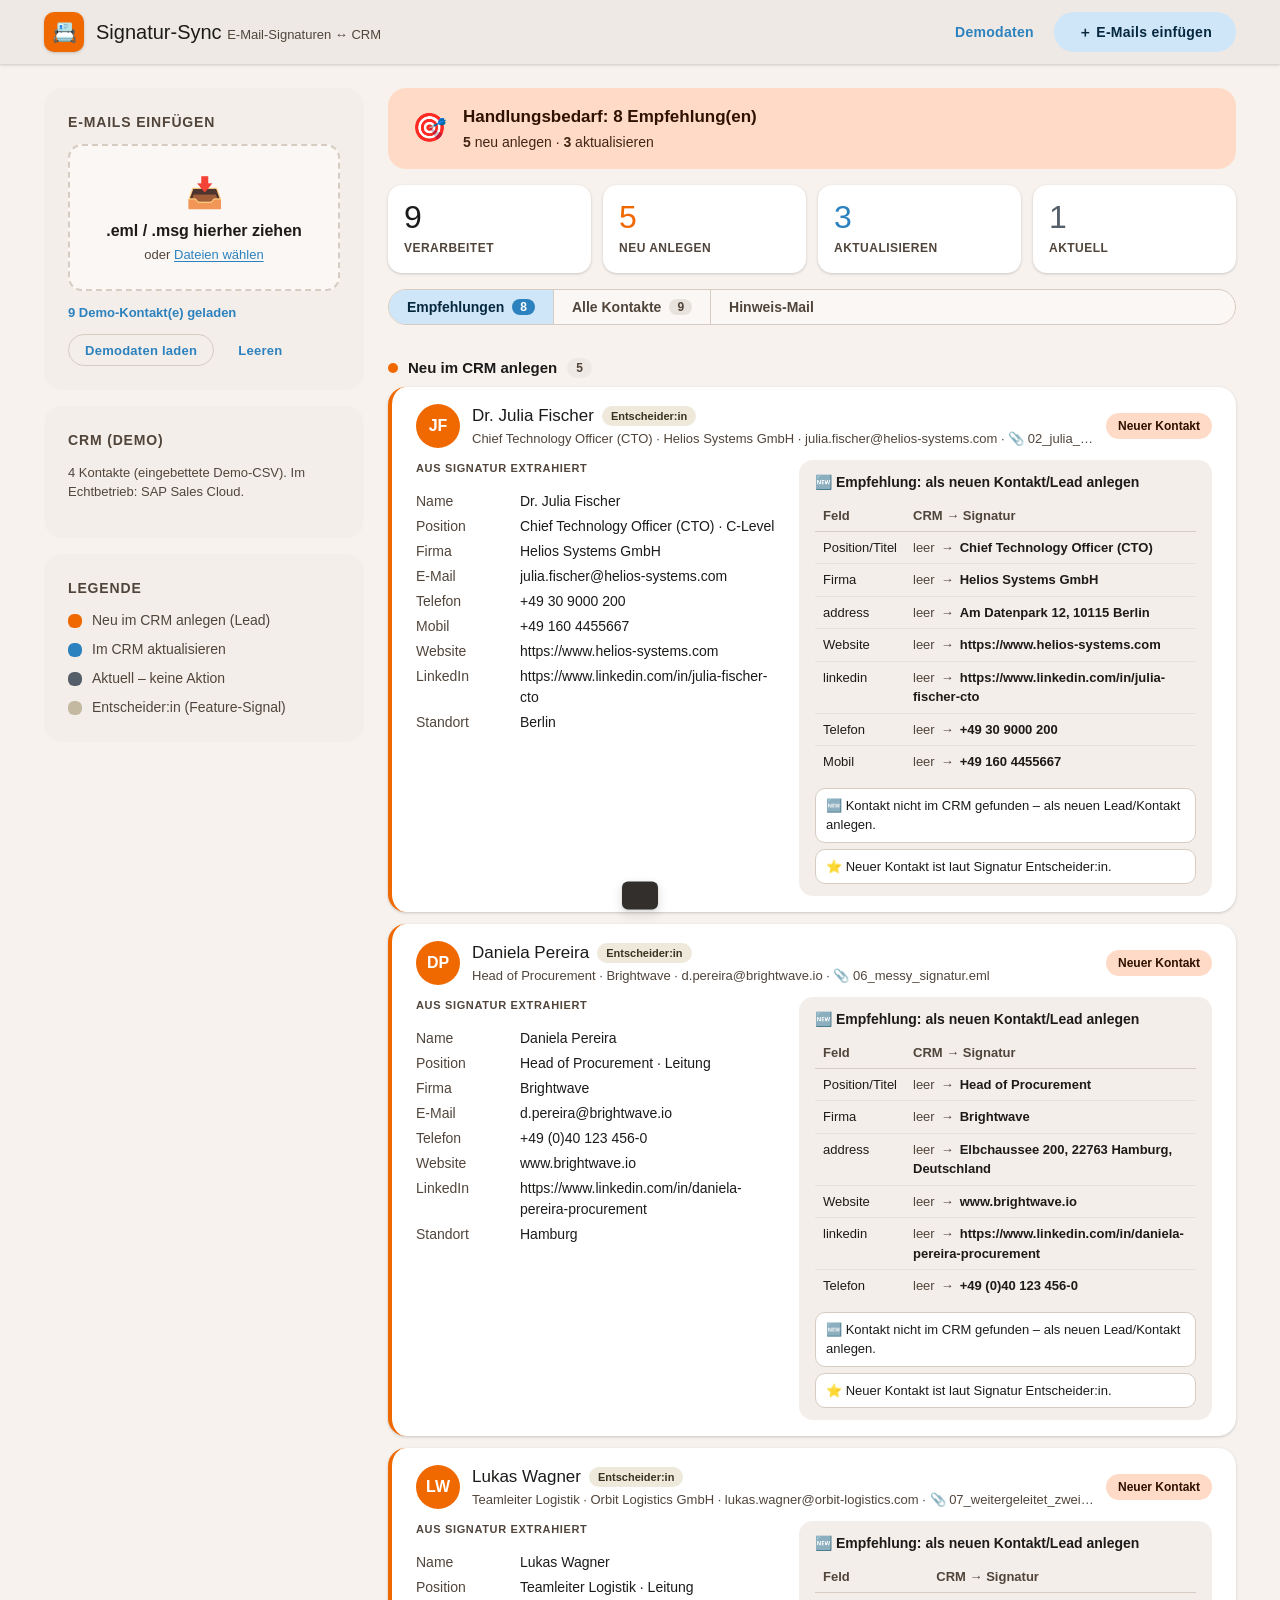
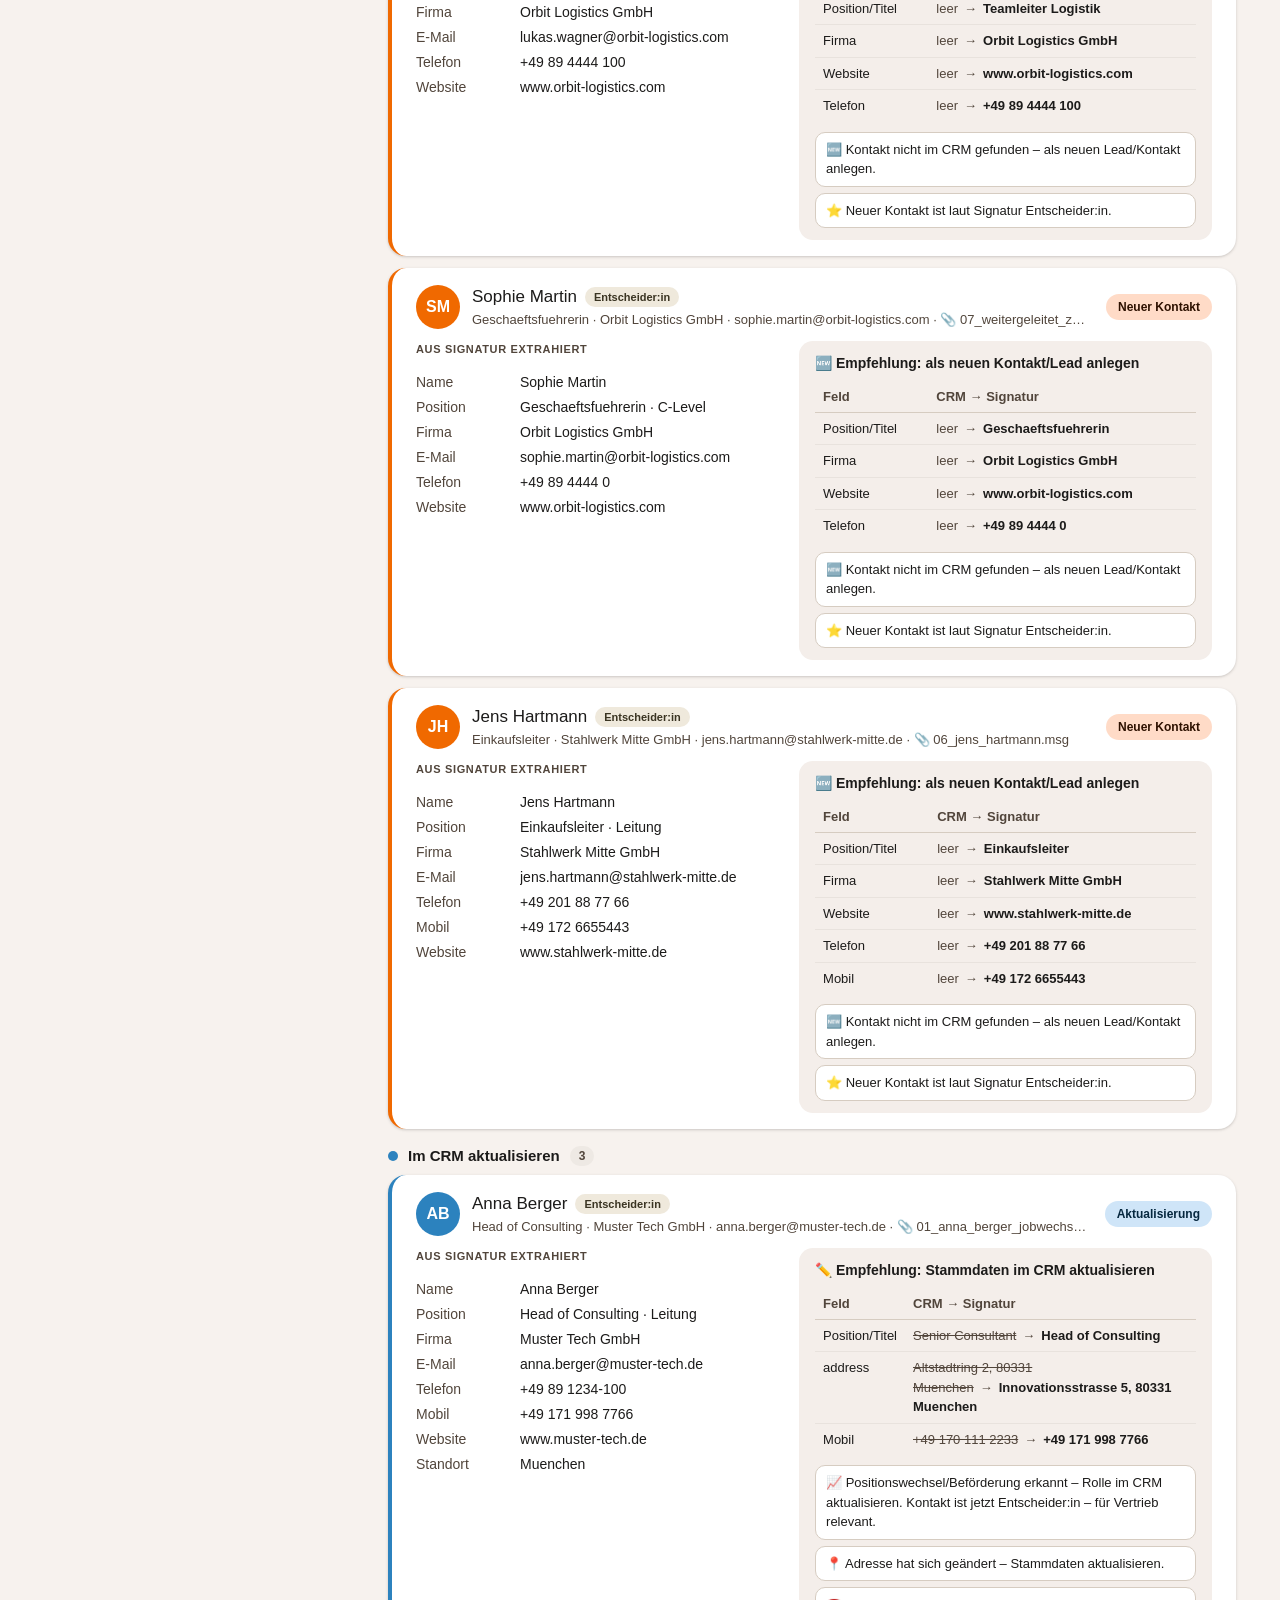
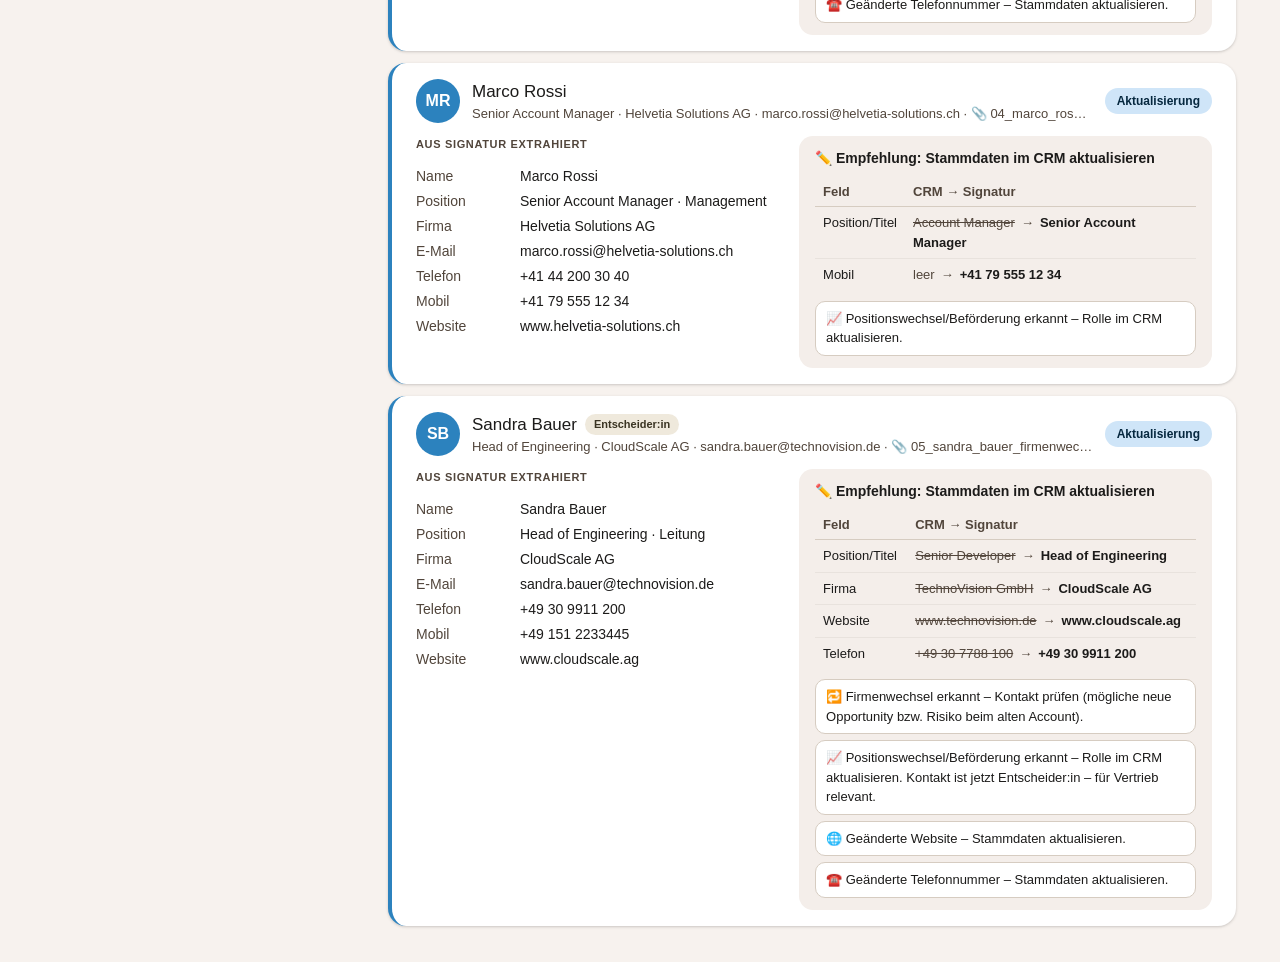
==== commit e27352b9: "Robustere Extraktion + mehrere Signaturen pro E-Mail Extraktion gehaertet (Python + JS, identische E" ====
--- a/webapp/demo.html
+++ b/webapp/demo.html
@@ -290,8 +290,10 @@
 
 <script>
 /* Signatur-Sync · Kernlogik (Browser + Node)
- * Portiert aus dem Python-Workflow: .eml/.msg-Parsing, Signatur-Extraktion,
- * CRM-Abgleich. Keine Abhaengigkeiten – laeuft im Browser und unter Node.
+ * Portiert aus dem Python-Workflow: .eml/.msg-Parsing, robuste Signatur-
+ * Extraktion (mehrere Signaturen pro Mail), CRM-Abgleich.
+ * Relevante Felder: Name, Position, Firma, Adresse, Website, LinkedIn, E-Mail.
+ * Die E-Mail-Adresse ist der primaere Schluessel fuer den CRM-Abgleich.
  */
 (function (root) {
   "use strict";
@@ -302,572 +304,252 @@
   const URL_RE_G = /\b((?:https?:\/\/)?(?:www\.)?[A-Za-z0-9\-]+(?:\.[A-Za-z0-9\-]+)+(?:\/[^\s|<>]*)?)/g;
   const PHONE_RE = /(\+?\(?\d[\d\s().\-/]{5,}\d)/;
   const PHONE_RE_G = /(\+?\(?\d[\d\s().\-/]{5,}\d)/g;
-  const LINKEDIN_RE = /(https?:\/\/)?([a-z]{2,3}\.)?linkedin\.com\/[^\s|<>]+/i;
+  const LINKEDIN_RE = /(?:https?:\/\/)?(?:[a-z]{2,3}\.)?linkedin\.com\/(?:in|company|pub)\/[^\s|<>,)]+/i;
+  const EMAIL_NOISE = /^(image\d|cid|mm|emns|noreply|no-reply|mailer)/i;
 
   const GREETINGS = [
-    "mit freundlichen grüßen", "mit freundlichen gruessen", "freundliche grüße",
-    "freundliche gruesse", "viele grüße", "viele gruesse", "beste grüße",
-    "beste gruesse", "herzliche grüße", "liebe grüße", "mfg", "lg",
-    "best regards", "kind regards", "warm regards", "best wishes",
-    "regards", "cheers", "sincerely", "yours sincerely", "thanks and regards",
-    "thank you", "vielen dank", "danke"
+    "mit freundlichen grüßen","mit freundlichen gruessen","freundliche grüße",
+    "freundliche gruesse","viele grüße","viele gruesse","beste grüße",
+    "beste gruesse","herzliche grüße","liebe grüße","mit besten grüßen",
+    "mfg","lg","best regards","kind regards","warm regards","best wishes",
+    "regards","cheers","sincerely","yours sincerely","thanks and regards",
+    "thank you","vielen dank","danke","with kind regards"
   ];
   const PHONE_LABELS = {
-    phone: ["tel", "tel.", "phone", "fon", "fixed", "festnetz", "office", "büro",
-            "buero", "t:", "p:", "ph:", "direct", "durchwahl"],
-    mobile: ["mobil", "mobile", "cell", "cellular", "handy", "m:", "mob", "mo:"],
-    fax: ["fax", "f:", "telefax"]
+    phone:["tel","tel.","phone","fon","fixed","festnetz","office","büro","buero","t:","p:","ph:","direct","durchwahl"],
+    mobile:["mobil","mobile","cell","cellular","handy","m:","mob","mo:"],
+    fax:["fax","f:","telefax"]
   };
-  const COMPANY_HINTS = ["gmbh", "ag", "kg", "ohg", "se", "e.u.", "e.k.", "gbr",
-    "ug", "mbh", "inc", "inc.", "llc", "ltd", "ltd.", "plc", "corp",
-    "corporation", "co.", "group", "gruppe", "holding", "partners", "& co"];
+  const COMPANY_HINTS = ["gmbh","ag","kg","kgaa","ohg","se","e.u.","e.k.","gbr","ug",
+    "mbh","e.v.","ev","inc","inc.","llc","ltd","ltd.","plc","corp","corporation",
+    "co.","& co","group","gruppe","holding","partners","sarl","s.a.","b.v.","bv",
+    "n.v.","srl","oy","limited","technologies","solutions","systems"];
   const TITLE_KEYWORDS = {
-    "C-Level": ["ceo", "cfo", "cto", "coo", "cio", "cmo", "cdo", "geschäftsführer",
-      "geschaeftsfuehrer", "geschäftsführerin", "vorstand", "managing director",
-      "owner", "inhaber", "gesellschafter", "president", "partner"],
-    "Leitung": ["head of", "leiter", "leiterin", "leitung", "director", "direktor",
-      "vp ", "vice president", "vorstandsvorsitz", "abteilungsleiter",
-      "teamleiter", "bereichsleiter", "prokurist"],
-    "Management": ["manager", "managerin", "lead", "principal", "senior manager",
-      "projektleiter", "key account"],
-    "Fachkraft": ["engineer", "developer", "entwickler", "consultant", "berater",
-      "specialist", "spezialist", "analyst", "referent", "sachbearbeiter",
-      "architect", "designer", "scientist", "expert", "associate"]
+    "C-Level":["ceo","cfo","cto","coo","cio","cmo","cdo","geschäftsführer","geschaeftsfuehrer","geschäftsführerin","geschäftsführende","vorstand","vorständin","managing director","owner","inhaber","inhaberin","gesellschafter","president","präsident","partner","partnerin","founder","co-founder","gründer","mitgründer","geschäftsleitung"],
+    "Leitung":["head of","head","leiter","leiterin","leitung","director","direktor","direktorin","vp ","vice president","vorstandsvorsitz","abteilungsleiter","abteilungsleiterin","teamleiter","teamleiterin","bereichsleiter","bereichsleiterin","prokurist","prokuristin","standortleiter","niederlassungsleiter"],
+    "Management":["manager","managerin","lead","principal","senior manager","projektleiter","projektleiterin","key account","account manager","account executive","product owner","produktmanager","teamlead","team lead","scrum master"],
+    "Fachkraft":["engineer","developer","entwickler","entwicklerin","consultant","berater","beraterin","specialist","spezialist","analyst","referent","referentin","sachbearbeiter","sachbearbeiterin","architect","designer","scientist","expert","associate","ingenieur","ingenieurin","techniker","recruiter","recruiting","controller","buchhalter","buchhalterin","assistenz","assistent","assistentin","assistant","kundenberater","kundenbetreuer","sales","vertrieb","marketing"]
   };
-  const DECISION_MAKER_LEVELS = new Set(["C-Level", "Leitung"]);
-  const NON_NAME_RE = /@|http|www|tel|mobil|fax|gmbh|\bag\b|\d|straße|strasse|str\.|platz|e-mail|mail:|phone|grüße|gruesse|regards/i;
+  const DECISION_MAKER_LEVELS = new Set(["C-Level","Leitung"]);
+  const NON_NAME_RE = /@|http|www|tel|mobil|fax|gmbh|\bag\b|\d|straße|strasse|str\.|platz|e-mail|mail:|phone|grüße|gruesse|gruß|regards|linkedin/i;
   const GRADE_RE = /\b(dr|prof|dipl|mag|ing|mba|msc|bsc|ba|ma)\.?\b/gi;
+  const STREET_RE = /(?:stra(?:ß|ss)e|str\.|gasse|weg|platz|allee|ring|chaussee|damm|ufer)\b|\b(?:road|rd\.|street|st\.|ave|avenue|lane|boulevard|blvd)\b/i;
+  const PLZ_RE = /\b([A-Z]{1,2}-)?(\d{4,5})\s+([A-ZÄÖÜ][\wäöüß.\-]+)/;
+  const COUNTRY_RE = /^\s*(deutschland|germany|österreich|oesterreich|austria|schweiz|switzerland|liechtenstein)\s*$/i;
+  const BOUNDARY_RE = /^\s*(-{2,}\s*(original|ursprüngliche|forwarded|weitergeleitete)|(von|from|gesendet|sent|an|to|cc|betreff|subject|datum|date)\s*:|(am|on)\b.*\b(schrieb|wrote)\b|(gesendet|sent)\s+(von|from)\s+mein|_{5,})/i;
 
   // ---------------------------------------------------------------- Utils
-  function escapeHtml(v) {
-    return (v || "").replace(/[&<>"']/g, function (c) {
-      return ({ "&": "&amp;", "<": "&lt;", ">": "&gt;", '"': "&quot;", "'": "&#39;" })[c];
-    });
-  }
-  function allMatches(re, text) {
-    const out = []; let m; re.lastIndex = 0;
-    while ((m = re.exec(text)) !== null) { out.push(m); if (m.index === re.lastIndex) re.lastIndex++; }
+  function escapeHtml(v){return (v||"").replace(/[&<>"']/g,function(c){return ({"&":"&amp;","<":"&lt;",">":"&gt;",'"':"&quot;","'":"&#39;"})[c];});}
+  function allMatches(re,text){const out=[];let m;re.lastIndex=0;while((m=re.exec(text))!==null){out.push(m);if(m.index===re.lastIndex)re.lastIndex++;}return out;}
+  function norm(v){return (v||"").toLowerCase().split(/\s+/).filter(Boolean).join(" ");}
+  function hasCompanyHint(text){const low=(text||"").toLowerCase();return COMPANY_HINTS.some(function(h){return new RegExp("(?<![a-z])"+h.replace(/[.*+?^${}()|[\]\\]/g,"\\$&")+"(?![a-z])").test(low);});}
+  function isGreeting(line){const low=line.trim().toLowerCase().replace(/[,.!]+$/,"").trim();return GREETINGS.indexOf(low)>=0||GREETINGS.some(function(g){return low.startsWith(g);});}
+
+  // -------------------------------------------------------------- HTML→Text
+  function htmlToText(html){
+    if(!html) return "";
+    let t=html.replace(/<(script|style)[^>]*>[\s\S]*?<\/\1>/gi," ");
+    t=t.replace(/<\s*br\s*\/?\s*>/gi,"\n").replace(/<\/\s*(p|div|tr|li|h[1-6])\s*>/gi,"\n").replace(/<[^>]+>/g,"");
+    t=t.replace(/&nbsp;/gi," ").replace(/&amp;/gi,"&").replace(/&lt;/gi,"<").replace(/&gt;/gi,">").replace(/&quot;/gi,'"').replace(/&#39;/gi,"'").replace(/&auml;/gi,"ä").replace(/&ouml;/gi,"ö").replace(/&uuml;/gi,"ü").replace(/&szlig;/gi,"ß");
+    const lines=t.split(/\r?\n/).map(function(l){return l.replace(/[ \t]+/g," ").trim();});
+    const out=[];let blank=false;
+    lines.forEach(function(l){if(l){out.push(l);blank=false;}else if(!blank){out.push("");blank=true;}});
+    return out.join("\n").trim();
+  }
+
+  // ---------------------------------------------------------- Feld-Heuristik
+  function classifyPhoneLine(line){const low=line.toLowerCase();for(const f in PHONE_LABELS){if(PHONE_LABELS[f].some(function(l){return low.indexOf(l)>=0;}))return f;}return null;}
+  function detectSeniority(title){const low=(title||"").toLowerCase();for(const lvl in TITLE_KEYWORDS){if(TITLE_KEYWORDS[lvl].some(function(kw){return low.indexOf(kw)>=0;}))return lvl;}return "";}
+  function looksLikeName(line){let s=line.trim().replace(/^\|+|\|+$/g,"").trim();if(!s||NON_NAME_RE.test(s))return false;s=s.replace(GRADE_RE,"");const w=s.trim().split(/[\s,]+/).filter(Boolean);if(!(w.length>1&&w.length<=4))return false;const cap=w.filter(function(x){return x[0]&&x[0]===x[0].toUpperCase()&&x[0]!==x[0].toLowerCase();}).length;return cap>=Math.max(2,w.length-1);}
+  function splitName(full){const c=full.replace(GRADE_RE,"").trim();const p=c.split(/\s+/).map(function(x){return x.replace(/,+$/,"");}).filter(function(x){return x&&/[A-Za-zÀ-ÿ]/.test(x);});if(p.length>=2)return [p[0],p.slice(1).join(" ")];return [p[0]||c,""];}
+  function brandTokens(value){if(!value)return [];let host=value.toLowerCase().split("@").pop();host=host.replace(/^https?:\/\//,"").split("/")[0].replace(/^www\./,"");const labels=host.split(".");const core=labels.length>=2?labels[labels.length-2]:labels[0];return core.split(/[-_]/).filter(function(t){return t.length>=3;});}
+  function chooseEmail(block,fallback){const found=(block.match(EMAIL_RE_G)||[]).filter(function(e){return !EMAIL_NOISE.test(e.split("@")[0]);});const low=found.map(function(e){return e.toLowerCase();});if(fallback&&fallback.from_email&&low.indexOf(fallback.from_email)>=0)return fallback.from_email;if(low.length)return low[0];if(fallback&&fallback.from_email)return fallback.from_email;return "";}
+
+  function findCompany(lines,used){
+    for(let i=0;i<lines.length;i++){if(used.has(i))continue;if(hasCompanyHint(lines[i])){const chunks=lines[i].split(/\s*[|·•]\s*/);for(const c of chunks)if(hasCompanyHint(c))return [c.replace(/^[\s,;|]+|[\s,;|]+$/g,""),i];return [lines[i].replace(/^[\s,;|]+|[\s,;|]+$/g,""),i];}}
+    return ["",-1];
+  }
+  function findCompanyByDomain(lines,used,domainSource){
+    const toks=brandTokens(domainSource);if(!toks.length)return ["",-1];
+    for(let i=0;i<lines.length;i++){if(used.has(i))continue;const ln=lines[i];if(/linkedin/i.test(ln)||EMAIL_RE.test(ln)||STREET_RE.test(ln))continue;const low=ln.toLowerCase().replace(/[^a-z0-9]/g,"");if(toks.some(function(t){return low.indexOf(t)>=0;}))return [ln.replace(/^[\s,;|]+|[\s,;|]+$/g,""),i];}
+    return ["",-1];
+  }
+  function findAddress(lines,used){
+    const parts=[];let location="";
+    for(let i=0;i<lines.length;i++){if(used.has(i))continue;const ln=lines[i];const plz=ln.match(PLZ_RE);if(STREET_RE.test(ln)||plz||COUNTRY_RE.test(ln)){parts.push(ln.replace(/^[\s,;|]+|[\s,;|]+$/g,""));used.add(i);if(plz)location=plz[3].replace(/^[.\s,-]+|[.\s,-]+$/g,"");}}
+    return [parts.join(", "),location];
+  }
+
+  function parseSignature(block,fallback){
+    const sig={raw_block:block||"",full_name:"",first_name:"",last_name:"",job_title:"",department:"",company:"",email:"",phone:"",mobile:"",fax:"",website:"",linkedin:"",address:"",seniority:"",is_decision_maker:false,location:""};
+    const lines=(block||"").split(/\r?\n/).map(function(l){return l.trim();}).filter(Boolean);
+    const used=new Set();
+    sig.email=chooseEmail(block||"",fallback);
+    const lk=(block||"").match(LINKEDIN_RE);if(lk)sig.linkedin=lk[0].replace(/[.,;)]+$/,"");
+    const urlText=(block||"").replace(EMAIL_RE_G," ");
+    for(const um of allMatches(URL_RE_G,urlText)){let cand=um[1].trim().replace(/[.,;)]+$/,"");const low=cand.toLowerCase();if(cand.indexOf("@")>=0||low.indexOf("linkedin.com")>=0)continue;if(cand.indexOf(".")>=0&&!/^[\d.]+$/.test(cand)){sig.website=cand;break;}}
+    for(let i=0;i<lines.length;i++){if(isGreeting(lines[i]))used.add(i);}
+    for(let i=0;i<lines.length;i++){if(used.has(i)||!PHONE_RE.test(lines[i]))continue;const kind=classifyPhoneLine(lines[i])||"phone";const nums=allMatches(PHONE_RE_G,lines[i]).map(function(m){return m[1].trim();});if(!nums.length)continue;const number=nums[0];if(kind==="mobile"&&!sig.mobile)sig.mobile=number;else if(kind==="fax"&&!sig.fax)sig.fax=number;else if(!sig.phone)sig.phone=number;if(!looksLikeName(lines[i].replace(PHONE_RE_G,"")))used.add(i);}
+    let nameIdx=-1;
+    for(let i=0;i<lines.length;i++){if(used.has(i))continue;const chunks=lines[i].split(/\s*[|·•–-]\s+/);const head=chunks[0].trim();if(looksLikeName(head)){sig.full_name=head.replace(/^\|+|\|+$/g,"").trim();nameIdx=i;used.add(i);if(chunks.length>1&&detectSeniority(chunks[1]))sig.job_title=chunks[1].replace(/^[\s,;|]+|[\s,;|]+$/g,"");break;}}
+    if(!sig.full_name&&fallback&&fallback.from_name)sig.full_name=fallback.from_name.trim();
+    let comp=findCompany(lines,used);
+    if(!comp[0])comp=findCompanyByDomain(lines,used,sig.website||sig.email);
+    if(comp[0]){sig.company=comp[0];used.add(comp[1]);}
+    if(!sig.job_title){
+      let title="";
+      if(nameIdx>=0&&nameIdx+1<lines.length&&!used.has(nameIdx+1)){const cand=lines[nameIdx+1];if(!EMAIL_RE.test(cand)&&!PHONE_RE.test(cand)&&!STREET_RE.test(cand)&&cand!==sig.company){title=cand.split(/\s*[|·•]\s*/)[0].replace(/^[\s,;|]+|[\s,;|]+$/g,"");used.add(nameIdx+1);}}
+      if(!title){for(let i=0;i<lines.length;i++){if(used.has(i))continue;if(detectSeniority(lines[i])){title=lines[i].split(/\s*[|·•]\s*/)[0].replace(/^[\s,;|]+|[\s,;|]+$/g,"");used.add(i);break;}}}
+      sig.job_title=title;
+    }
+    for(let i=0;i<lines.length;i++){if(used.has(i))continue;if(/\b(abteilung|department|team|bereich|unit)\b/i.test(lines[i])){sig.department=lines[i].replace(/^[\s,;|]+|[\s,;|]+$/g,"");used.add(i);break;}}
+    const addr=findAddress(lines,used);sig.address=addr[0];sig.location=addr[1];
+    if(sig.full_name){const sp=splitName(sig.full_name);sig.first_name=sp[0];sig.last_name=sp[1];}
+    sig.seniority=detectSeniority(sig.job_title);sig.is_decision_maker=DECISION_MAKER_LEVELS.has(sig.seniority);
+    return sig;
+  }
+
+  // -------------------------------------------------- Mehrere Signaturen
+  function segments(text){
+    const segs=[];let cur=[];
+    text.split(/\r?\n/).forEach(function(ln){const s=ln.replace(/^[ \t]*>+[ \t]?/,"");if(BOUNDARY_RE.test(s)){if(cur.length)segs.push(cur);cur=[];}else cur.push(s.replace(/\s+$/,""));});
+    if(cur.length)segs.push(cur);return segs;
+  }
+  function segmentBlock(lines){
+    for(let i=0;i<lines.length;i++){if(lines[i].trim()==="--")return lines.slice(i+1).join("\n").trim();}
+    let anchor=null;for(let i=0;i<lines.length;i++){if(isGreeting(lines[i]))anchor=i;}
+    if(anchor!==null)return lines.slice(anchor+1).join("\n").trim();
+    const nonempty=lines.filter(function(l){return l.trim();});const tail=nonempty.slice(-10).join("\n");
+    if(EMAIL_RE.test(tail)||PHONE_RE.test(tail)||hasCompanyHint(tail)||LINKEDIN_RE.test(tail))return tail.trim();
+    return "";
+  }
+  function sigMin(s){return !!(s.email||(s.full_name&&(s.company||s.job_title))||s.linkedin);}
+  function mergeInto(base,extra){["full_name","first_name","last_name","job_title","department","company","phone","mobile","fax","website","linkedin","address","location","seniority"].forEach(function(f){if(!base[f]&&extra[f])base[f]=extra[f];});base.is_decision_maker=base.is_decision_maker||extra.is_decision_maker;}
+
+  function extractAllSignatures(mail){
+    let text=mail.text_body||"";
+    if(!text&&mail.html_body)text=htmlToText(mail.html_body);
+    let sigs=[];
+    segments(text).forEach(function(seg){const block=segmentBlock(seg);if(!block)return;const s=parseSignature(block);if(sigMin(s))sigs.push(s);});
+    const byKey={};const order=[];
+    sigs.forEach(function(s){const key=s.email||("nc:"+norm(s.full_name)+"|"+norm(s.company));if(byKey[key])mergeInto(byKey[key],s);else{byKey[key]=s;order.push(key);}});
+    let result=order.map(function(k){return byKey[k];});
+    if(mail.from_email&&!result.some(function(s){return s.email===mail.from_email;})){
+      const fn=norm(mail.from_name);let anchored=false;
+      for(const s of result){if(!s.email&&fn&&norm(s.full_name)===fn){s.email=mail.from_email;anchored=true;break;}}
+      if(!anchored&&!result.length){const s=extractFromEmail(mail);if(sigMin(s))result=[s];}
+    }
+    if(!result.length){const s=extractFromEmail(mail);if(sigMin(s))result=[s];}
+    return result;
+  }
+  function extractFromEmail(mail){
+    let body=mail.text_body||"";
+    let block=segmentBlock(segments(body)[0]||[]);
+    if(!block&&mail.html_body)block=segmentBlock(segments(htmlToText(mail.html_body))[0]||[]);
+    if(!block)block=body;
+    return parseSignature(block,mail);
+  }
+
+  // ------------------------------------------------------------- Abgleich
+  const COMPARED_FIELDS=[["job_title","Position/Titel"],["company","Firma"],["address","Adresse"],["website","Website"],["linkedin","LinkedIn"],["department","Abteilung"],["phone","Telefon"],["mobile","Mobil"]];
+  function normPhone(v){if(!v)return "";let d=v.replace(/[^\d+]/g,"");return d.startsWith("+")?d:d.replace(/^0+/,"");}
+  function valuesMatch(field,a,b){if(field==="phone"||field==="mobile"){const na=normPhone(a),nb=normPhone(b);if(!na||!nb)return na===nb;return na===nb||na.slice(-7)===nb.slice(-7);}return norm(a)===norm(b);}
+  function deriveSignals(sig,crm,disc){
+    const out=[];const ch=new Set(disc.filter(function(d){return d.change_type==="FIELD_CHANGED";}).map(function(d){return d.field;}));
+    if(ch.has("company"))out.push("🔁 Firmenwechsel erkannt – Kontakt prüfen (mögliche neue Opportunity bzw. Risiko beim alten Account).");
+    if(ch.has("job_title")){let n="📈 Positionswechsel/Beförderung erkannt – Rolle im CRM aktualisieren.";if(sig.is_decision_maker)n+=" Kontakt ist jetzt Entscheider:in – für Vertrieb relevant.";out.push(n);}
+    if(ch.has("address"))out.push("📍 Adresse hat sich geändert – Stammdaten aktualisieren.");
+    if(ch.has("website"))out.push("🌐 Geänderte Website – Stammdaten aktualisieren.");
+    if(ch.has("linkedin"))out.push("🔗 LinkedIn-Profil aktualisieren.");
+    if(ch.has("phone")||ch.has("mobile"))out.push("☎️ Geänderte Telefonnummer – Stammdaten aktualisieren.");
+    if(ch.has("department"))out.push("🏷️ Abteilung/Funktion hat sich geändert.");
+    if(sig.is_decision_maker&&!ch.has("job_title"))out.push("⭐ Entscheider:in laut Signatur – Priorisierung im Vertrieb prüfen.");
     return out;
   }
-  function hasCompanyHint(text) {
-    const low = (text || "").toLowerCase();
-    return COMPANY_HINTS.some(function (h) {
-      return new RegExp("\\b" + h.replace(/[.*+?^${}()|[\]\\]/g, "\\$&") + "\\b").test(low);
-    });
-  }
-
-  // -------------------------------------------------------------- HTML→Text
-  function htmlToText(html) {
-    if (!html) return "";
-    let t = html.replace(/<(script|style)[^>]*>[\s\S]*?<\/\1>/gi, " ");
-    t = t.replace(/<\s*br\s*\/?\s*>/gi, "\n");
-    t = t.replace(/<\/\s*(p|div|tr|li|h[1-6])\s*>/gi, "\n");
-    t = t.replace(/<[^>]+>/g, "");
-    t = t.replace(/&nbsp;/gi, " ").replace(/&amp;/gi, "&").replace(/&lt;/gi, "<")
-         .replace(/&gt;/gi, ">").replace(/&quot;/gi, '"').replace(/&#39;/gi, "'")
-         .replace(/&auml;/gi, "ä").replace(/&ouml;/gi, "ö").replace(/&uuml;/gi, "ü")
-         .replace(/&szlig;/gi, "ß");
-    const lines = t.split(/\r?\n/).map(function (l) { return l.replace(/[ \t]+/g, " ").trim(); });
-    const out = []; let blank = false;
-    lines.forEach(function (l) {
-      if (l) { out.push(l); blank = false; } else if (!blank) { out.push(""); blank = true; }
-    });
-    return out.join("\n").trim();
-  }
-
-  // -------------------------------------------------------- Signaturblock
-  function stripQuoted(lines) {
-    const out = [];
-    for (const ln of lines) {
-      const low = ln.trim().toLowerCase();
-      if (ln.replace(/^\s+/, "").startsWith(">")) break;
-      if (/^(von|from|gesendet|sent):/.test(low) && ln.indexOf(":") >= 0) break;
-      if (/^-{3,}original/.test(low) || low.startsWith("-----")) break;
-      if (/^(am|on)\b.*\b(schrieb|wrote):/.test(low)) break;
-      out.push(ln);
-    }
-    return out;
-  }
-  function extractSignatureBlock(body) {
-    if (!body) return "";
-    const lines = stripQuoted(body.split(/\r?\n/));
-    for (let i = 0; i < lines.length; i++) {
-      if (lines[i].trim() === "--" || lines[i].trim() === "") {
-        if (lines[i].trim() === "--") {
-          const block = lines.slice(i + 1).join("\n").trim();
-          if (block) return block;
-        }
-      }
-    }
-    let anchor = null;
-    for (let i = 0; i < lines.length; i++) {
-      const low = lines[i].trim().toLowerCase().replace(/[,.!]+$/, "").trim();
-      if (GREETINGS.indexOf(low) >= 0 || GREETINGS.some(function (g) { return low.startsWith(g); })) anchor = i;
-    }
-    if (anchor !== null) {
-      const block = lines.slice(anchor + 1).join("\n").trim();
-      if (block) return block;
-    }
-    const nonempty = lines.filter(function (l) { return l.trim(); });
-    const tail = nonempty.slice(-8).join("\n");
-    if (EMAIL_RE.test(tail) || PHONE_RE.test(tail) || hasCompanyHint(tail)) return tail.trim();
-    return "";
-  }
-
-  // -------------------------------------------------------- Feld-Parsing
-  function classifyPhoneLine(line) {
-    const low = line.toLowerCase();
-    for (const field in PHONE_LABELS) {
-      if (PHONE_LABELS[field].some(function (lab) { return low.indexOf(lab) >= 0; })) return field;
-    }
-    return null;
-  }
-  function detectSeniority(title) {
-    const low = (title || "").toLowerCase();
-    for (const level in TITLE_KEYWORDS) {
-      if (TITLE_KEYWORDS[level].some(function (kw) { return low.indexOf(kw) >= 0; })) return level;
-    }
-    return "";
-  }
-  function looksLikeName(line) {
-    let s = line.trim().replace(/^\|+|\|+$/g, "").trim();
-    if (!s || NON_NAME_RE.test(s)) return false;
-    s = s.replace(GRADE_RE, "");
-    const words = s.trim().split(/[\s,]+/).filter(Boolean);
-    if (!(words.length > 1 && words.length <= 4)) return false;
-    const capish = words.filter(function (w) { return w[0] && w[0] === w[0].toUpperCase() && w[0] !== w[0].toLowerCase(); }).length;
-    return capish >= Math.max(2, words.length - 1);
-  }
-  function splitName(full) {
-    const cleaned = full.replace(GRADE_RE, "").trim();
-    const parts = cleaned.split(/\s+/).filter(function (p) { return p && /[A-Za-zÀ-ÿ]/.test(p); });
-    if (parts.length >= 2) return [parts[0], parts.slice(1).join(" ")];
-    return [parts[0] || cleaned, ""];
-  }
-  function findCompany(lines, used) {
-    for (let i = 0; i < lines.length; i++) {
-      if (used.has(i)) continue;
-      if (hasCompanyHint(lines[i])) {
-        const chunks = lines[i].split(/\s*[|·•]\s*/);
-        for (const c of chunks) if (hasCompanyHint(c)) return [c.replace(/^[\s,;|]+|[\s,;|]+$/g, ""), i];
-        return [lines[i].replace(/^[\s,;|]+|[\s,;|]+$/g, ""), i];
-      }
-    }
-    return ["", -1];
-  }
-  function findAddress(lines, used) {
-    const street = /\b(stra(ß|ss)e|str\.|gasse|weg|platz|allee|ring|road|rd\.|street|st\.|ave)\b/i;
-    const plz = /\b(\d{4,5})\s+([A-Za-zÄÖÜäöüß.\-]+)/;
-    const parts = []; let location = "";
-    for (let i = 0; i < lines.length; i++) {
-      if (used.has(i)) continue;
-      if (street.test(lines[i]) || plz.test(lines[i])) {
-        parts.push(lines[i].replace(/^[\s,;|]+|[\s,;|]+$/g, ""));
-        const m = lines[i].match(plz);
-        if (m) location = m[2].replace(/^[.\s,-]+|[.\s,-]+$/g, "");
-      }
-    }
-    return [parts.join(", "), location];
-  }
-
-  function parseSignature(block, fallback) {
-    const sig = {
-      raw_block: block || "", full_name: "", first_name: "", last_name: "",
-      job_title: "", department: "", company: "", email: "", phone: "",
-      mobile: "", fax: "", website: "", linkedin: "", address: "",
-      seniority: "", is_decision_maker: false, location: ""
-    };
-    const lines = (block || "").split(/\r?\n/).map(function (l) { return l.trim(); }).filter(Boolean);
-    const used = new Set();
-
-    const em = (block || "").match(EMAIL_RE);
-    if (em) sig.email = em[0].toLowerCase();
-    else if (fallback && fallback.from_email) sig.email = fallback.from_email;
-
-    const lk = (block || "").match(LINKEDIN_RE);
-    if (lk) sig.linkedin = lk[0];
-
-    const urlText = (block || "").replace(EMAIL_RE_G, " ");
-    for (const um of allMatches(URL_RE_G, urlText)) {
-      let cand = um[1].trim().replace(/[.,;]+$/, "");
-      if (cand.indexOf("@") >= 0 || /linkedin\.com/i.test(cand)) continue;
-      if (cand.indexOf(".") >= 0) { sig.website = cand; break; }
-    }
-
-    for (let i = 0; i < lines.length; i++) {
-      if (!PHONE_RE.test(lines[i])) continue;
-      const kind = classifyPhoneLine(lines[i]) || "phone";
-      const nums = allMatches(PHONE_RE_G, lines[i]).map(function (m) { return m[1].trim(); });
-      if (!nums.length) continue;
-      const number = nums[0];
-      if (kind === "mobile" && !sig.mobile) sig.mobile = number;
-      else if (kind === "fax" && !sig.fax) sig.fax = number;
-      else if (!sig.phone) sig.phone = number;
-      used.add(i);
-    }
-
-    let nameIdx = -1;
-    for (let i = 0; i < lines.length; i++) {
-      if (used.has(i)) continue;
-      if (looksLikeName(lines[i])) {
-        sig.full_name = lines[i].replace(/^\|+|\|+$/g, "").trim();
-        nameIdx = i; used.add(i); break;
-      }
-    }
-    if (!sig.full_name && fallback && fallback.from_name) sig.full_name = fallback.from_name.trim();
-
-    const comp = findCompany(lines, used);
-    if (comp[0]) { sig.company = comp[0]; used.add(comp[1]); }
-
-    let title = "";
-    if (nameIdx >= 0 && nameIdx + 1 < lines.length && !used.has(nameIdx + 1)) {
-      const cand = lines[nameIdx + 1];
-      if (!EMAIL_RE.test(cand) && !PHONE_RE.test(cand)) { title = cand.replace(/^[\s,;|]+|[\s,;|]+$/g, ""); used.add(nameIdx + 1); }
-    }
-    if (!title) {
-      for (let i = 0; i < lines.length; i++) {
-        if (used.has(i)) continue;
-        if (detectSeniority(lines[i])) { title = lines[i].split(/\s*[|·•]\s*/)[0].replace(/^[\s,;|]+|[\s,;|]+$/g, ""); used.add(i); break; }
-      }
-    }
-    sig.job_title = title;
-
-    for (let i = 0; i < lines.length; i++) {
-      if (used.has(i)) continue;
-      if (/\b(abteilung|department|team|bereich|unit)\b/i.test(lines[i])) { sig.department = lines[i].replace(/^[\s,;|]+|[\s,;|]+$/g, ""); used.add(i); break; }
-    }
-
-    const addr = findAddress(lines, used);
-    sig.address = addr[0]; sig.location = addr[1];
-
-    if (sig.full_name) { const sp = splitName(sig.full_name); sig.first_name = sp[0]; sig.last_name = sp[1]; }
-    sig.seniority = detectSeniority(sig.job_title);
-    sig.is_decision_maker = DECISION_MAKER_LEVELS.has(sig.seniority);
-    return sig;
-  }
-
-  function extractFromEmail(mail) {
-    let body = mail.text_body || "";
-    let block = extractSignatureBlock(body);
-    if (!block && mail.html_body) block = extractSignatureBlock(htmlToText(mail.html_body));
-    if (!block) block = stripQuoted(body.split(/\r?\n/)).join("\n").trim();
-    return parseSignature(block, mail);
-  }
-
-  function signatureIsEmpty(sig) {
-    return !(sig.full_name || sig.job_title || sig.company || sig.phone ||
-             sig.mobile || sig.email || sig.website);
-  }
-
-  // ------------------------------------------------------------- Abgleich
-  const COMPARED_FIELDS = [
-    ["job_title", "Position/Titel"], ["department", "Abteilung"],
-    ["company", "Firma"], ["phone", "Telefon"], ["mobile", "Mobil"],
-    ["website", "Website"]
-  ];
-  function norm(v) { return (v || "").toLowerCase().split(/\s+/).filter(Boolean).join(" "); }
-  function normPhone(v) {
-    if (!v) return "";
-    let d = (v || "").replace(/[^\d+]/g, "");
-    return d.startsWith("+") ? d : d.replace(/^0+/, "");
-  }
-  function valuesMatch(field, a, b) {
-    if (field === "phone" || field === "mobile") {
-      const na = normPhone(a), nb = normPhone(b);
-      if (!na || !nb) return na === nb;
-      return na === nb || na.slice(-7) === nb.slice(-7);
-    }
-    return norm(a) === norm(b);
-  }
-  function deriveSignals(sig, crm, discrepancies) {
-    const signals = [];
-    const changed = new Set(discrepancies.filter(function (d) { return d.change_type === "FIELD_CHANGED"; }).map(function (d) { return d.field; }));
-    if (changed.has("company")) signals.push("🔁 Firmenwechsel erkannt – Kontakt prüfen (mögliche neue Opportunity bzw. Risiko beim alten Account).");
-    if (changed.has("job_title")) {
-      let n = "📈 Positionswechsel/Beförderung erkannt – Rolle im CRM aktualisieren.";
-      if (sig.is_decision_maker) n += " Kontakt ist jetzt Entscheider:in – für Vertrieb relevant.";
-      signals.push(n);
-    }
-    if (changed.has("phone") || changed.has("mobile")) signals.push("☎️ Geänderte Telefonnummer – Stammdaten aktualisieren.");
-    if (changed.has("department")) signals.push("🏷️ Abteilung/Funktion hat sich geändert.");
-    if (sig.is_decision_maker && !changed.has("job_title")) signals.push("⭐ Entscheider:in laut Signatur – Priorisierung im Vertrieb prüfen.");
-    return signals;
-  }
-  function findCrm(crmList, email, name) {
-    const e = (email || "").toLowerCase();
-    if (e) { const hit = crmList.find(function (c) { return (c.email || "").toLowerCase() === e; }); if (hit) return hit; }
-    const n = norm(name);
-    if (n) return crmList.find(function (c) { return norm(c.full_name) === n; }) || null;
-    return null;
-  }
-  function reconcile(sig, crmList, source) {
-    const res = { source: source || "", signature: sig, crm_contact: null,
-      matched: false, match_key: "", discrepancies: [], business_signals: [], notes: [] };
-    const crm = findCrm(crmList, sig.email, sig.full_name);
-    if (!crm) {
-      COMPARED_FIELDS.forEach(function (f) {
-        const v = sig[f[0]]; if (v) res.discrepancies.push({ field: f[0], change_type: "FIELD_NEW_IN_CRM", signature_value: v, crm_value: "" });
-      });
+  function findCrm(crmList,email,name){const e=(email||"").toLowerCase();if(e){const hit=crmList.find(function(c){return (c.email||"").toLowerCase()===e;});if(hit)return hit;}const n=norm(name);if(n)return crmList.find(function(c){return norm(c.full_name)===n;})||null;return null;}
+  function reconcile(sig,crmList,source){
+    const res={source:source||"",signature:sig,crm_contact:null,matched:false,match_key:"",discrepancies:[],business_signals:[],notes:[]};
+    const crm=findCrm(crmList,sig.email,sig.full_name);
+    if(!crm){
+      COMPARED_FIELDS.forEach(function(f){const v=sig[f[0]];if(v)res.discrepancies.push({field:f[0],change_type:"FIELD_NEW_IN_CRM",signature_value:v,crm_value:""});});
       res.business_signals.push("🆕 Kontakt nicht im CRM gefunden – als neuen Lead/Kontakt anlegen.");
-      if (sig.is_decision_maker) res.business_signals.push("⭐ Neuer Kontakt ist laut Signatur Entscheider:in.");
-      res.notes.push("Kein CRM-Treffer für E-Mail '" + (sig.email || "—") + "' / Name '" + (sig.full_name || "—") + "'.");
+      if(sig.is_decision_maker)res.business_signals.push("⭐ Neuer Kontakt ist laut Signatur Entscheider:in.");
       return res;
     }
-    res.matched = true; res.crm_contact = crm;
-    res.match_key = (sig.email && sig.email === (crm.email || "").toLowerCase()) ? "email" : "name";
-    COMPARED_FIELDS.forEach(function (f) {
-      const field = f[0]; const sv = sig[field] || ""; const cv = crm[field] || "";
-      if (!sv) return;
-      if (!cv) res.discrepancies.push({ field: field, change_type: "FIELD_NEW_IN_CRM", signature_value: sv, crm_value: "" });
-      else if (valuesMatch(field, sv, cv)) res.discrepancies.push({ field: field, change_type: "MATCH", signature_value: sv, crm_value: cv });
-      else res.discrepancies.push({ field: field, change_type: "FIELD_CHANGED", signature_value: sv, crm_value: cv });
-    });
-    res.business_signals = deriveSignals(sig, crm, res.discrepancies);
+    res.matched=true;res.crm_contact=crm;res.match_key=(sig.email&&sig.email===(crm.email||"").toLowerCase())?"email":"name";
+    COMPARED_FIELDS.forEach(function(f){const field=f[0];const sv=sig[field]||"";const cv=crm[field]||"";if(!sv)return;if(!cv)res.discrepancies.push({field:field,change_type:"FIELD_NEW_IN_CRM",signature_value:sv,crm_value:""});else if(valuesMatch(field,sv,cv))res.discrepancies.push({field:field,change_type:"MATCH",signature_value:sv,crm_value:cv});else res.discrepancies.push({field:field,change_type:"FIELD_CHANGED",signature_value:sv,crm_value:cv});});
+    res.business_signals=deriveSignals(sig,crm,res.discrepancies);
     return res;
   }
-  function hasActionableChanges(res) {
-    return (!res.matched) || res.discrepancies.some(function (d) {
-      return d.change_type === "FIELD_CHANGED" || d.change_type === "FIELD_NEW_IN_CRM";
-    });
-  }
-  function tone(res) { return !res.matched ? "new" : (hasActionableChanges(res) ? "upd" : "ok"); }
+  function hasActionableChanges(res){return (!res.matched)||res.discrepancies.some(function(d){return d.change_type==="FIELD_CHANGED"||d.change_type==="FIELD_NEW_IN_CRM";});}
+  function tone(res){return !res.matched?"new":(hasActionableChanges(res)?"upd":"ok");}
+
+  function analyzeEmail(loaded,crmList){
+    const sigs=extractAllSignatures(loaded);
+    if(!sigs.length)return {results:[],skipped:[{source:loaded.source,reason:"Keine verwertbare Signatur gefunden."}]};
+    const multi=sigs.length>1;const out=[];
+    sigs.forEach(function(sig,i){const src=multi?(loaded.source+"#"+(i+1)):loaded.source;const r=reconcile(sig,crmList,src);r.tone=tone(r);r.has_actionable=hasActionableChanges(r);out.push(r);});
+    return {results:out,skipped:[]};
+  }
 
   // --------------------------------------------------------------- .eml
-  function decodeBytes(bytes, charset) {
-    const cs = (charset || "utf-8").toLowerCase().replace("utf8", "utf-8");
-    try { return new TextDecoder(cs).decode(bytes); }
-    catch (e) { try { return new TextDecoder("utf-8").decode(bytes); } catch (e2) { return String.fromCharCode.apply(null, bytes); } }
-  }
-  function b64ToBytes(s) {
-    const clean = (s || "").replace(/[^A-Za-z0-9+/=]/g, "");
-    const bin = (typeof atob === "function") ? atob(clean) : Buffer.from(clean, "base64").toString("binary");
-    const out = new Uint8Array(bin.length);
-    for (let i = 0; i < bin.length; i++) out[i] = bin.charCodeAt(i);
-    return out;
-  }
-  function qpToBytes(s) {
-    s = s.replace(/=\r?\n/g, "");
-    const out = [];
-    for (let i = 0; i < s.length; i++) {
-      if (s[i] === "=" && i + 2 < s.length) { out.push(parseInt(s.substr(i + 1, 2), 16)); i += 2; }
-      else out.push(s.charCodeAt(i));
-    }
-    return new Uint8Array(out);
-  }
-  function decodeRFC2047(value) {
-    if (!value || value.indexOf("=?") < 0) return value || "";
-    return value.replace(/=\?([^?]+)\?([bBqQ])\?([^?]*)\?=/g, function (_, cs, enc, txt) {
-      let bytes;
-      if (enc.toUpperCase() === "B") bytes = b64ToBytes(txt);
-      else bytes = qpToBytes(txt.replace(/_/g, " "));
-      return decodeBytes(bytes, cs);
-    });
-  }
-  function parseHeaders(headerText) {
-    const headers = {}; const lines = headerText.split(/\r?\n/); let cur = null;
-    for (const ln of lines) {
-      if (/^[ \t]/.test(ln) && cur) { headers[cur] += " " + ln.trim(); continue; }
-      const idx = ln.indexOf(":");
-      if (idx > 0) { cur = ln.slice(0, idx).trim().toLowerCase(); headers[cur] = ln.slice(idx + 1).trim(); }
-    }
-    return headers;
-  }
-  function getBoundary(ct) { const m = (ct || "").match(/boundary="?([^";]+)"?/i); return m ? m[1] : ""; }
-  function getCharset(ct) { const m = (ct || "").match(/charset="?([^";]+)"?/i); return m ? m[1] : "utf-8"; }
-
-  function decodePart(rawBody, headers) {
-    const cte = (headers["content-transfer-encoding"] || "7bit").toLowerCase();
-    const charset = getCharset(headers["content-type"]);
-    let bytes;
-    if (cte.indexOf("base64") >= 0) bytes = b64ToBytes(rawBody);
-    else if (cte.indexOf("quoted-printable") >= 0) bytes = qpToBytes(rawBody);
-    else return rawBody;
-    return decodeBytes(bytes, charset);
-  }
-
-  function walkParts(rawBody, headers, acc) {
-    const ct = headers["content-type"] || "text/plain";
-    if (/multipart\//i.test(ct)) {
-      const boundary = getBoundary(ct);
-      if (!boundary) return;
-      const segs = rawBody.split("--" + boundary);
-      for (let seg of segs) {
-        seg = seg.replace(/^\r?\n/, "");
-        if (!seg || seg.startsWith("--")) continue;
-        const sp = seg.indexOf("\r\n\r\n") >= 0 ? seg.indexOf("\r\n\r\n") : seg.indexOf("\n\n");
-        if (sp < 0) continue;
-        const hsep = seg.indexOf("\r\n\r\n") >= 0 ? 4 : 2;
-        const ph = parseHeaders(seg.slice(0, sp));
-        const pb = seg.slice(sp + hsep);
-        walkParts(pb, ph, acc);
-      }
-    } else if (/text\/plain/i.test(ct)) {
-      if (!acc.text) acc.text = decodePart(rawBody, headers);
-    } else if (/text\/html/i.test(ct)) {
-      if (!acc.html) acc.html = decodePart(rawBody, headers);
-    }
-  }
-
-  function parseAddr(value) {
-    if (!value) return ["", ""];
-    const m = value.match(/^\s*"?([^"<]*?)"?\s*<([^>]+)>\s*$/);
-    if (m) return [m[1].trim(), m[2].trim()];
-    if (value.indexOf("@") >= 0) return ["", value.trim()];
-    return [value.trim(), ""];
-  }
-
-  function parseEml(raw, source) {
-    raw = raw.replace(/\r\n/g, "\n");
-    const sep = raw.indexOf("\n\n");
-    const headerText = sep >= 0 ? raw.slice(0, sep) : raw;
-    const bodyRaw = (sep >= 0 ? raw.slice(sep + 2) : "").replace(/\n/g, "\r\n");
-    const headers = parseHeaders(headerText);
-    const fromParsed = parseAddr(decodeRFC2047(headers["from"] || ""));
-    const acc = {};
-    walkParts(bodyRaw, headers, acc);
-    let text = acc.text || ""; let html = acc.html || "";
-    if (!text && !html) {
-      if (/text\/html/i.test(headers["content-type"] || "")) html = decodePart(bodyRaw, headers);
-      else text = decodePart(bodyRaw, headers);
-    }
-    if (!text && html) text = htmlToText(html);
-    return {
-      source: source || "", from_name: fromParsed[0] || "",
-      from_email: (fromParsed[1] || "").toLowerCase(),
-      subject: decodeRFC2047(headers["subject"] || ""),
-      date: headers["date"] || "", text_body: text || "", html_body: html || ""
-    };
+  function decodeBytes(bytes,charset){const cs=(charset||"utf-8").toLowerCase().replace("utf8","utf-8");try{return new TextDecoder(cs).decode(bytes);}catch(e){try{return new TextDecoder("utf-8").decode(bytes);}catch(e2){return String.fromCharCode.apply(null,bytes);}}}
+  function b64ToBytes(s){const clean=(s||"").replace(/[^A-Za-z0-9+/=]/g,"");const bin=(typeof atob==="function")?atob(clean):Buffer.from(clean,"base64").toString("binary");const out=new Uint8Array(bin.length);for(let i=0;i<bin.length;i++)out[i]=bin.charCodeAt(i);return out;}
+  function qpToBytes(s){s=s.replace(/=\r?\n/g,"");const out=[];for(let i=0;i<s.length;i++){if(s[i]==="="&&i+2<s.length){out.push(parseInt(s.substr(i+1,2),16));i+=2;}else out.push(s.charCodeAt(i));}return new Uint8Array(out);}
+  function decodeRFC2047(value){if(!value||value.indexOf("=?")<0)return value||"";return value.replace(/=\?([^?]+)\?([bBqQ])\?([^?]*)\?=/g,function(_,cs,enc,txt){let bytes;if(enc.toUpperCase()==="B")bytes=b64ToBytes(txt);else bytes=qpToBytes(txt.replace(/_/g," "));return decodeBytes(bytes,cs);});}
+  function parseHeaders(headerText){const h={};const lines=headerText.split(/\r?\n/);let cur=null;for(const ln of lines){if(/^[ \t]/.test(ln)&&cur){h[cur]+=" "+ln.trim();continue;}const idx=ln.indexOf(":");if(idx>0){cur=ln.slice(0,idx).trim().toLowerCase();h[cur]=ln.slice(idx+1).trim();}}return h;}
+  function getBoundary(ct){const m=(ct||"").match(/boundary="?([^";]+)"?/i);return m?m[1]:"";}
+  function getCharset(ct){const m=(ct||"").match(/charset="?([^";]+)"?/i);return m?m[1]:"utf-8";}
+  function decodePart(rawBody,headers){const cte=(headers["content-transfer-encoding"]||"7bit").toLowerCase();const charset=getCharset(headers["content-type"]);let bytes;if(cte.indexOf("base64")>=0)bytes=b64ToBytes(rawBody);else if(cte.indexOf("quoted-printable")>=0)bytes=qpToBytes(rawBody);else return rawBody;return decodeBytes(bytes,charset);}
+  function walkParts(rawBody,headers,acc){const ct=headers["content-type"]||"text/plain";if(/multipart\//i.test(ct)){const boundary=getBoundary(ct);if(!boundary)return;const segs=rawBody.split("--"+boundary);for(let seg of segs){seg=seg.replace(/^\r?\n/,"");if(!seg||seg.startsWith("--"))continue;const sp=seg.indexOf("\r\n\r\n")>=0?seg.indexOf("\r\n\r\n"):seg.indexOf("\n\n");if(sp<0)continue;const hsep=seg.indexOf("\r\n\r\n")>=0?4:2;walkParts(seg.slice(sp+hsep),parseHeaders(seg.slice(0,sp)),acc);}}else if(/text\/plain/i.test(ct)){if(!acc.text)acc.text=decodePart(rawBody,headers);}else if(/text\/html/i.test(ct)){if(!acc.html)acc.html=decodePart(rawBody,headers);}}
+  function parseAddr(value){if(!value)return ["",""];const m=value.match(/^\s*"?([^"<]*?)"?\s*<([^>]+)>\s*$/);if(m)return [m[1].trim(),m[2].trim()];if(value.indexOf("@")>=0)return ["",value.trim()];return [value.trim(),""];}
+  function parseEml(raw,source){
+    raw=raw.replace(/\r\n/g,"\n");const sep=raw.indexOf("\n\n");
+    const headerText=sep>=0?raw.slice(0,sep):raw;const bodyRaw=(sep>=0?raw.slice(sep+2):"").replace(/\n/g,"\r\n");
+    const headers=parseHeaders(headerText);const fp=parseAddr(decodeRFC2047(headers["from"]||""));
+    const acc={};walkParts(bodyRaw,headers,acc);
+    let text=acc.text||"",html=acc.html||"";
+    if(!text&&!html){if(/text\/html/i.test(headers["content-type"]||""))html=decodePart(bodyRaw,headers);else text=decodePart(bodyRaw,headers);}
+    if(!text&&html)text=htmlToText(html);
+    return {source:source||"",from_name:fp[0]||"",from_email:(fp[1]||"").toLowerCase(),subject:decodeRFC2047(headers["subject"]||""),date:headers["date"]||"",text_body:text||"",html_body:html||""};
   }
 
   // --------------------------------------------------------------- .msg (OLE/CFB)
-  const ENDOFCHAIN = 0xFFFFFFFE, FREESECT = 0xFFFFFFFF;
-  function parseMsg(uint8, source) {
-    const dv = new DataView(uint8.buffer, uint8.byteOffset, uint8.byteLength);
-    const sig = [0xD0, 0xCF, 0x11, 0xE0, 0xA1, 0xB1, 0x1A, 0xE1];
-    for (let i = 0; i < 8; i++) if (uint8[i] !== sig[i]) throw new Error("Keine gültige .msg/OLE-Datei");
-    const sectorSize = 1 << dv.getUint16(30, true);
-    const miniSize = 1 << dv.getUint16(32, true);
-    const numFat = dv.getUint32(44, true);
-    const firstDir = dv.getUint32(48, true);
-    const miniCutoff = dv.getUint32(56, true);
-    const firstMiniFat = dv.getUint32(60, true);
-    const numMiniFat = dv.getUint32(64, true);
-    let firstDifat = dv.getUint32(68, true);
-    const numDifat = dv.getUint32(72, true);
-    const u32 = function (off) { return dv.getUint32(off, true); };
-    const secOff = function (s) { return (s + 1) * sectorSize; };
-
-    // DIFAT -> Liste der FAT-Sektoren
-    const fatSectors = [];
-    for (let i = 0; i < 109; i++) { const v = u32(76 + i * 4); if (v !== FREESECT && v !== ENDOFCHAIN) fatSectors.push(v); }
-    let ds = firstDifat, guard = 0;
-    while (ds !== ENDOFCHAIN && ds !== FREESECT && guard++ < 100000) {
-      const base = secOff(ds); const per = sectorSize / 4 - 1;
-      for (let i = 0; i < per; i++) { const v = u32(base + i * 4); if (v !== FREESECT && v !== ENDOFCHAIN) fatSectors.push(v); }
-      ds = u32(base + per * 4);
-    }
-    // FAT
-    const fat = [];
-    fatSectors.forEach(function (fs) { const base = secOff(fs); for (let i = 0; i < sectorSize / 4; i++) fat.push(u32(base + i * 4)); });
-
-    function readChain(start, sizeLimit) {
-      const parts = []; let s = start, total = 0, guard = 0;
-      while (s !== ENDOFCHAIN && s !== FREESECT && guard++ < 10000000) {
-        const off = secOff(s);
-        parts.push(uint8.subarray(off, off + sectorSize)); total += sectorSize;
-        s = fat[s]; if (s === undefined) break;
-        if (sizeLimit && total >= sizeLimit) break;
-      }
-      const out = new Uint8Array(total); let p = 0;
-      parts.forEach(function (a) { out.set(a, p); p += a.length; });
-      return sizeLimit ? out.subarray(0, sizeLimit) : out;
-    }
-
-    // Directory
-    const dirBytes = readChain(firstDir);
-    const ddv = new DataView(dirBytes.buffer, dirBytes.byteOffset, dirBytes.byteLength);
-    const entries = [];
-    for (let off = 0; off + 128 <= dirBytes.length; off += 128) {
-      const nameLen = ddv.getUint16(off + 64, true);
-      const objType = dirBytes[off + 66];
-      if (objType === 0) continue;
-      let name = "";
-      if (nameLen > 2) name = new TextDecoder("utf-16le").decode(dirBytes.subarray(off, off + nameLen - 2));
-      entries.push({ name: name, objType: objType, start: ddv.getUint32(off + 116, true), size: ddv.getUint32(off + 120, true) });
-    }
-    const root = entries.find(function (e) { return e.objType === 5; });
-    const miniStream = root ? readChain(root.start, root.size) : new Uint8Array(0);
-    // Mini-FAT
-    const miniFat = [];
-    if (firstMiniFat !== ENDOFCHAIN) {
-      const mfb = readChain(firstMiniFat);
-      const mdv = new DataView(mfb.buffer, mfb.byteOffset, mfb.byteLength);
-      for (let i = 0; i + 4 <= mfb.length; i += 4) miniFat.push(mdv.getUint32(i, true));
-    }
-    function readMini(start, size) {
-      const parts = []; let s = start, total = 0, guard = 0;
-      while (s !== ENDOFCHAIN && s !== FREESECT && guard++ < 10000000) {
-        const off = s * miniSize; parts.push(miniStream.subarray(off, off + miniSize)); total += miniSize;
-        s = miniFat[s]; if (s === undefined) break;
-      }
-      const out = new Uint8Array(total); let p = 0; parts.forEach(function (a) { out.set(a, p); p += a.length; });
-      return out.subarray(0, size);
-    }
-    function streamData(entry) {
-      if (entry.size >= miniCutoff) return readChain(entry.start, entry.size);
-      return readMini(entry.start, entry.size);
-    }
-    const streams = {};
-    entries.forEach(function (e) { if (e.objType === 2 && e.name.indexOf("__substg1.0_") === 0) streams[e.name.split("_").pop().toUpperCase()] = streamData(e); });
-
-    function getStr(pid) {
-      let d = streams[pid + "001F"]; if (d) return new TextDecoder("utf-16le").decode(d);
-      d = streams[pid + "001E"]; if (d) return decodeBytes(d, "cp1252"); return "";
-    }
-    const subject = getStr("0037");
-    const body = getStr("1000");
-    let html = "";
-    const hb = streams["10130102"];
-    if (hb) html = decodeBytes(hb, "utf-8");
-    const headers = getStr("007D");
-    let fromName = getStr("0C1A"), fromEmail = "";
-    ["5D01", "0C1F", "5D02", "0065"].some(function (pid) { const v = getStr(pid); if (v.indexOf("@") >= 0) { fromEmail = v; return true; } return false; });
-    let date = "";
-    if (headers) {
-      const h = parseHeaders(headers.replace(/\r\n/g, "\n"));
-      date = h["date"] || "";
-      const fp = parseAddr(decodeRFC2047(h["from"] || ""));
-      if (fp[1]) { fromName = fp[0] || fromName; fromEmail = fp[1]; }
-    }
-    let text = body;
-    if (!text && html) text = htmlToText(html);
-    return {
-      source: source || "", from_name: (fromName || "").trim(),
-      from_email: (fromEmail || "").trim().toLowerCase(), subject: (subject || "").trim(),
-      date: date, text_body: text || "", html_body: html || ""
-    };
-  }
-
-  // --------------------------------------------------------------- API
-  function analyze(loaded, crmList) {
-    const sig = extractFromEmail(loaded);
-    if (signatureIsEmpty(sig)) return { skipped: true, source: loaded.source, reason: "Keine verwertbare Signatur gefunden." };
-    const res = reconcile(sig, crmList, loaded.source);
-    res.tone = tone(res);
-    res.has_actionable = hasActionableChanges(res);
-    return res;
-  }
-
-  const API = {
-    parseEml: parseEml, parseMsg: parseMsg, htmlToText: htmlToText,
-    extractSignatureBlock: extractSignatureBlock, parseSignature: parseSignature,
-    extractFromEmail: extractFromEmail, reconcile: reconcile, analyze: analyze,
-    tone: tone, hasActionableChanges: hasActionableChanges, escapeHtml: escapeHtml,
-    signatureIsEmpty: signatureIsEmpty, splitName: splitName
-  };
-  if (typeof module !== "undefined" && module.exports) module.exports = API;
-  root.SignaturCore = API;
-})(typeof window !== "undefined" ? window : globalThis);
+  const ENDOFCHAIN=0xFFFFFFFE,FREESECT=0xFFFFFFFF;
+  function parseMsg(uint8,source){
+    const dv=new DataView(uint8.buffer,uint8.byteOffset,uint8.byteLength);
+    const sg=[0xD0,0xCF,0x11,0xE0,0xA1,0xB1,0x1A,0xE1];
+    for(let i=0;i<8;i++)if(uint8[i]!==sg[i])throw new Error("Keine gültige .msg/OLE-Datei");
+    const sectorSize=1<<dv.getUint16(30,true),miniSize=1<<dv.getUint16(32,true);
+    const firstDir=dv.getUint32(48,true),miniCutoff=dv.getUint32(56,true);
+    const firstMiniFat=dv.getUint32(60,true);let firstDifat=dv.getUint32(68,true);
+    const u32=function(o){return dv.getUint32(o,true);},secOff=function(s){return (s+1)*sectorSize;};
+    const fatSectors=[];for(let i=0;i<109;i++){const v=u32(76+i*4);if(v!==FREESECT&&v!==ENDOFCHAIN)fatSectors.push(v);}
+    let ds=firstDifat,g=0;while(ds!==ENDOFCHAIN&&ds!==FREESECT&&g++<100000){const base=secOff(ds);const per=sectorSize/4-1;for(let i=0;i<per;i++){const v=u32(base+i*4);if(v!==FREESECT&&v!==ENDOFCHAIN)fatSectors.push(v);}ds=u32(base+per*4);}
+    const fat=[];fatSectors.forEach(function(fs){const base=secOff(fs);for(let i=0;i<sectorSize/4;i++)fat.push(u32(base+i*4));});
+    function readChain(start,limit){const parts=[];let s=start,total=0,gg=0;while(s!==ENDOFCHAIN&&s!==FREESECT&&gg++<1e7){const off=secOff(s);parts.push(uint8.subarray(off,off+sectorSize));total+=sectorSize;s=fat[s];if(s===undefined)break;if(limit&&total>=limit)break;}const out=new Uint8Array(total);let p=0;parts.forEach(function(a){out.set(a,p);p+=a.length;});return limit?out.subarray(0,limit):out;}
+    const dirBytes=readChain(firstDir);const ddv=new DataView(dirBytes.buffer,dirBytes.byteOffset,dirBytes.byteLength);
+    const entries=[];for(let off=0;off+128<=dirBytes.length;off+=128){const nameLen=ddv.getUint16(off+64,true);const objType=dirBytes[off+66];if(objType===0)continue;let name="";if(nameLen>2)name=new TextDecoder("utf-16le").decode(dirBytes.subarray(off,off+nameLen-2));entries.push({name:name,objType:objType,start:ddv.getUint32(off+116,true),size:ddv.getUint32(off+120,true)});}
+    const rootE=entries.find(function(e){return e.objType===5;});const miniStream=rootE?readChain(rootE.start,rootE.size):new Uint8Array(0);
+    const miniFat=[];if(firstMiniFat!==ENDOFCHAIN){const mfb=readChain(firstMiniFat);const mdv=new DataView(mfb.buffer,mfb.byteOffset,mfb.byteLength);for(let i=0;i+4<=mfb.length;i+=4)miniFat.push(mdv.getUint32(i,true));}
+    function readMini(start,size){const parts=[];let s=start,total=0,gg=0;while(s!==ENDOFCHAIN&&s!==FREESECT&&gg++<1e7){const off=s*miniSize;parts.push(miniStream.subarray(off,off+miniSize));total+=miniSize;s=miniFat[s];if(s===undefined)break;}const out=new Uint8Array(total);let p=0;parts.forEach(function(a){out.set(a,p);p+=a.length;});return out.subarray(0,size);}
+    function streamData(e){return e.size>=miniCutoff?readChain(e.start,e.size):readMini(e.start,e.size);}
+    const streams={};entries.forEach(function(e){if(e.objType===2&&e.name.indexOf("__substg1.0_")===0)streams[e.name.split("_").pop().toUpperCase()]=streamData(e);});
+    function getStr(pid){let d=streams[pid+"001F"];if(d)return new TextDecoder("utf-16le").decode(d);d=streams[pid+"001E"];if(d)return decodeBytes(d,"cp1252");return "";}
+    const subject=getStr("0037"),body=getStr("1000");let html="";const hb=streams["10130102"];if(hb)html=decodeBytes(hb,"utf-8");
+    const headers=getStr("007D");let fromName=getStr("0C1A"),fromEmail="";["5D01","0C1F","5D02","0065"].some(function(pid){const v=getStr(pid);if(v.indexOf("@")>=0){fromEmail=v;return true;}return false;});
+    let date="";if(headers){const h=parseHeaders(headers.replace(/\r\n/g,"\n"));date=h["date"]||"";const fp=parseAddr(decodeRFC2047(h["from"]||""));if(fp[1]){fromName=fp[0]||fromName;fromEmail=fp[1];}}
+    let text=body;if(!text&&html)text=htmlToText(html);
+    return {source:source||"",from_name:(fromName||"").trim(),from_email:(fromEmail||"").trim().toLowerCase(),subject:(subject||"").trim(),date:date,text_body:text||"",html_body:html||""};
+  }
+
+  const API={parseEml:parseEml,parseMsg:parseMsg,htmlToText:htmlToText,
+    extractAllSignatures:extractAllSignatures,extractFromEmail:extractFromEmail,
+    parseSignature:parseSignature,reconcile:reconcile,analyzeEmail:analyzeEmail,
+    tone:tone,hasActionableChanges:hasActionableChanges,escapeHtml:escapeHtml,splitName:splitName};
+  if(typeof module!=="undefined"&&module.exports)module.exports=API;
+  root.SignaturCore=API;
+})(typeof window!=="undefined"?window:globalThis);
 
 </script>
 <script>
@@ -884,7 +566,9 @@
     "email": "anna.berger@muster-tech.de",
     "phone": "+49 89 1234-100",
     "mobile": "+49 170 111 2233",
-    "website": "www.muster-tech.de"
+    "website": "www.muster-tech.de",
+    "address": "Altstadtring 2, 80331 Muenchen",
+    "linkedin": ""
   },
   {
     "crm_id": "C-1002",
@@ -897,7 +581,9 @@
     "email": "thomas.klein@nordwind.at",
     "phone": "+43 1 5550 100",
     "mobile": "+43 660 1234567",
-    "website": "www.nordwind.at"
+    "website": "www.nordwind.at",
+    "address": "Hafenstrasse 10, 1020 Wien",
+    "linkedin": ""
   },
   {
     "crm_id": "C-1003",
@@ -910,7 +596,9 @@
     "email": "marco.rossi@helvetia-solutions.ch",
     "phone": "+41 44 200 30 40",
     "mobile": "",
-    "website": "www.helvetia-solutions.ch"
+    "website": "www.helvetia-solutions.ch",
+    "address": "Bahnhofstrasse 3, 8001 Zuerich",
+    "linkedin": ""
   },
   {
     "crm_id": "C-1004",
@@ -923,10 +611,12 @@
     "email": "sandra.bauer@technovision.de",
     "phone": "+49 30 7788 100",
     "mobile": "+49 151 2233445",
-    "website": "www.technovision.de"
+    "website": "www.technovision.de",
+    "address": "",
+    "linkedin": ""
   }
 ];
-window.DEMO_EMAILS = [{"name": "01_anna_berger_jobwechsel.eml", "type": "eml", "content": "From: Anna Berger <anna.berger@muster-tech.de>\nTo: vertrieb@unsere-firma.de\nSubject: Re: Angebot Projekt Phoenix\nDate: Tue, 27 May 2026 09:14:00 +0200\nContent-Type: text/plain; charset=\"utf-8\"\n\nHallo zusammen,\n\nvielen Dank fuer das ueberarbeitete Angebot. Wir besprechen es intern und\nmelden uns bis Ende der Woche.\n\nMit freundlichen Gruessen\n\nAnna Berger\nHead of Consulting\nMuster Tech GmbH\nTel.: +49 89 1234-100\nMobil: +49 171 998 7766\nE-Mail: anna.berger@muster-tech.de\nWeb: www.muster-tech.de\nInnovationsstrasse 5, 80331 Muenchen\n"}, {"name": "02_julia_fischer_neuer_kontakt.eml", "type": "eml", "content": "From: \"Dr. Julia Fischer\" <julia.fischer@helios-systems.com>\nTo: info@unsere-firma.de\nSubject: Anfrage Kooperation\nDate: Wed, 28 May 2026 16:40:00 +0200\nContent-Type: text/html; charset=\"utf-8\"\n\n<html>\n<body>\n<p>Sehr geehrte Damen und Herren,</p>\n<p>wir interessieren uns fuer eine moegliche Zusammenarbeit im Bereich\nDatenintegration. Koennen wir kommende Woche telefonieren?</p>\n<p>Beste Gruesse<br>\n<b>Dr. Julia Fischer</b><br>\nChief Technology Officer (CTO)<br>\nHelios Systems GmbH<br>\nMobil: +49 160 4455667<br>\nTel: +49 30 9000 200<br>\njulia.fischer@helios-systems.com<br>\nhttps://www.helios-systems.com<br>\nLinkedIn: https://www.linkedin.com/in/julia-fischer-cto<br>\nAm Datenpark 12, 10115 Berlin</p>\n</body>\n</html>\n"}, {"name": "03_thomas_klein_unveraendert.eml", "type": "eml", "content": "From: Thomas Klein <thomas.klein@nordwind.at>\nTo: support@unsere-firma.de\nSubject: Terminbestaetigung\nDate: Thu, 29 May 2026 11:05:00 +0200\nContent-Type: text/plain; charset=\"utf-8\"\n\nGuten Tag,\n\nhiermit bestaetige ich unseren Termin am 3. Juni um 10:00 Uhr.\n\nBeste Gruesse\nThomas Klein\nVertriebsleiter\nNordwind AG\nTel: +43 1 5550 100\nMobil: +43 660 1234567\nthomas.klein@nordwind.at\nwww.nordwind.at\n"}, {"name": "04_marco_rossi_neue_nummer.eml", "type": "eml", "content": "From: Marco Rossi <marco.rossi@helvetia-solutions.ch>\nTo: vertrieb@unsere-firma.de\nSubject: Re: Rahmenvertrag 2026\nDate: Fri, 30 May 2026 14:20:00 +0200\nContent-Type: text/plain; charset=\"utf-8\"\n\nGuten Tag,\n\ndanke fuer die Zusendung. Ich pruefe die Konditionen und komme auf Sie zu.\n\nFreundliche Gruesse\nMarco Rossi\nSenior Account Manager\nHelvetia Solutions AG\nTel: +41 44 200 30 40\nMobil: +41 79 555 12 34\nmarco.rossi@helvetia-solutions.ch\nwww.helvetia-solutions.ch\n"}, {"name": "05_sandra_bauer_firmenwechsel.eml", "type": "eml", "content": "From: Sandra Bauer <sandra.bauer@technovision.de>\nTo: info@unsere-firma.de\nSubject: Neue Rolle - kurzes Update\nDate: Mon, 02 Jun 2026 09:05:00 +0200\nContent-Type: text/plain; charset=\"utf-8\"\n\nHallo,\n\nich wollte mich kurz mit meiner neuen Funktion bei Ihnen melden.\n\nMit freundlichen Gruessen\nSandra Bauer\nHead of Engineering\nCloudScale AG\nTel: +49 30 9911 200\nMobil: +49 151 2233445\nsandra.bauer@technovision.de\nwww.cloudscale.ag\n"}];
+window.DEMO_EMAILS = [{"name": "01_anna_berger_jobwechsel.eml", "type": "eml", "content": "From: Anna Berger <anna.berger@muster-tech.de>\nTo: vertrieb@unsere-firma.de\nSubject: Re: Angebot Projekt Phoenix\nDate: Tue, 27 May 2026 09:14:00 +0200\nContent-Type: text/plain; charset=\"utf-8\"\n\nHallo zusammen,\n\nvielen Dank fuer das ueberarbeitete Angebot. Wir besprechen es intern und\nmelden uns bis Ende der Woche.\n\nMit freundlichen Gruessen\n\nAnna Berger\nHead of Consulting\nMuster Tech GmbH\nTel.: +49 89 1234-100\nMobil: +49 171 998 7766\nE-Mail: anna.berger@muster-tech.de\nWeb: www.muster-tech.de\nInnovationsstrasse 5, 80331 Muenchen\n"}, {"name": "02_julia_fischer_neuer_kontakt.eml", "type": "eml", "content": "From: \"Dr. Julia Fischer\" <julia.fischer@helios-systems.com>\nTo: info@unsere-firma.de\nSubject: Anfrage Kooperation\nDate: Wed, 28 May 2026 16:40:00 +0200\nContent-Type: text/html; charset=\"utf-8\"\n\n<html>\n<body>\n<p>Sehr geehrte Damen und Herren,</p>\n<p>wir interessieren uns fuer eine moegliche Zusammenarbeit im Bereich\nDatenintegration. Koennen wir kommende Woche telefonieren?</p>\n<p>Beste Gruesse<br>\n<b>Dr. Julia Fischer</b><br>\nChief Technology Officer (CTO)<br>\nHelios Systems GmbH<br>\nMobil: +49 160 4455667<br>\nTel: +49 30 9000 200<br>\njulia.fischer@helios-systems.com<br>\nhttps://www.helios-systems.com<br>\nLinkedIn: https://www.linkedin.com/in/julia-fischer-cto<br>\nAm Datenpark 12, 10115 Berlin</p>\n</body>\n</html>\n"}, {"name": "03_thomas_klein_unveraendert.eml", "type": "eml", "content": "From: Thomas Klein <thomas.klein@nordwind.at>\nTo: support@unsere-firma.de\nSubject: Terminbestaetigung\nDate: Thu, 29 May 2026 11:05:00 +0200\nContent-Type: text/plain; charset=\"utf-8\"\n\nGuten Tag,\n\nhiermit bestaetige ich unseren Termin am 3. Juni um 10:00 Uhr.\n\nBeste Gruesse\nThomas Klein\nVertriebsleiter\nNordwind AG\nTel: +43 1 5550 100\nMobil: +43 660 1234567\nthomas.klein@nordwind.at\nwww.nordwind.at\n"}, {"name": "04_marco_rossi_neue_nummer.eml", "type": "eml", "content": "From: Marco Rossi <marco.rossi@helvetia-solutions.ch>\nTo: vertrieb@unsere-firma.de\nSubject: Re: Rahmenvertrag 2026\nDate: Fri, 30 May 2026 14:20:00 +0200\nContent-Type: text/plain; charset=\"utf-8\"\n\nGuten Tag,\n\ndanke fuer die Zusendung. Ich pruefe die Konditionen und komme auf Sie zu.\n\nFreundliche Gruesse\nMarco Rossi\nSenior Account Manager\nHelvetia Solutions AG\nTel: +41 44 200 30 40\nMobil: +41 79 555 12 34\nmarco.rossi@helvetia-solutions.ch\nwww.helvetia-solutions.ch\n"}, {"name": "05_sandra_bauer_firmenwechsel.eml", "type": "eml", "content": "From: Sandra Bauer <sandra.bauer@technovision.de>\nTo: info@unsere-firma.de\nSubject: Neue Rolle - kurzes Update\nDate: Mon, 02 Jun 2026 09:05:00 +0200\nContent-Type: text/plain; charset=\"utf-8\"\n\nHallo,\n\nich wollte mich kurz mit meiner neuen Funktion bei Ihnen melden.\n\nMit freundlichen Gruessen\nSandra Bauer\nHead of Engineering\nCloudScale AG\nTel: +49 30 9911 200\nMobil: +49 151 2233445\nsandra.bauer@technovision.de\nwww.cloudscale.ag\n"}, {"name": "06_messy_signatur.eml", "type": "eml", "content": "From: \"Pereira, Daniela\" <d.pereira@brightwave.io>\nTo: einkauf@unsere-firma.de\nSubject: WG: Produktkatalog 2026\nDate: Tue, 03 Jun 2026 08:12:00 +0200\nContent-Type: text/plain; charset=\"utf-8\"\n\nHallo,\n\nanbei wie besprochen der aktuelle Katalog. Bei Fragen gerne melden.\n\nBeste Grüße / Best regards\n\nDaniela Pereira | Head of Procurement\nBrightwave\nPhone +49 (0)40 123 456-0  ·  Mobile +49 151 99887766\nd.pereira@brightwave.io\nwww.brightwave.io\nLinkedIn: https://www.linkedin.com/in/daniela-pereira-procurement\nBrightwave Trading\nElbchaussee 200\n22763 Hamburg\nDeutschland\n"}, {"name": "07_weitergeleitet_zwei_signaturen.eml", "type": "eml", "content": "From: Lukas Wagner <lukas.wagner@orbit-logistics.com>\nTo: vertrieb@unsere-firma.de\nSubject: WG: Liefertermine Q3\nDate: Tue, 03 Jun 2026 10:30:00 +0200\nContent-Type: text/plain; charset=\"utf-8\"\n\nHallo,\n\nzur Info die Abstimmung von unten - bitte um kurze Rueckmeldung.\n\nViele Gruesse\nLukas Wagner\nTeamleiter Logistik\nOrbit Logistics GmbH\nTel: +49 89 4444 100\nlukas.wagner@orbit-logistics.com\nwww.orbit-logistics.com\n\nVon: Sophie Martin <sophie.martin@orbit-logistics.com>\nGesendet: Montag, 2. Juni 2026 14:00\nAn: Lukas Wagner\nBetreff: Liefertermine Q3\n\nHallo Lukas,\n\ndie Termine passen aus meiner Sicht.\n\nMit freundlichen Gruessen\nSophie Martin\nGeschaeftsfuehrerin\nOrbit Logistics GmbH\nTel: +49 89 4444 0\nsophie.martin@orbit-logistics.com\nwww.orbit-logistics.com\n"}];
 window.DEMO_MSG = {"name": "06_jens_hartmann.msg", "type": "msg", "b64": "0M8R4KGxGuEAAAAAAAAAAAAAAAAAAAAAPgADAP7/CQAGAAAAAAAAAAAAAAABAAAAAQAAAAAAAAAAEAAAAwAAAAEAAAD+////AAAAAAAAAAD////////////////////////////////////////////////////////////////////////////////////////////////////////////////////////////////////////////////////////////////////////////////////////////////////////////////////////////////////////////////////////////////////////////////////////////////////////////////////////////////////////////////////////////////////////////////////////////////////////////////////////////////////////////////////////////////////////////////////////////////////////////////////////////////////////////////////////////////////////////////////////////////9////AgAAAP7////+////BQAAAP7//////////////////////////////////////////////////////////////////////////////////////////////////////////////////////////////////////////////////////////////////////////////////////////////////////////////////////////////////////////////////////////////////////////////////////////////////////////////////////////////////////////////////////////////////////////////////////////////////////////////////////////////////////////////////////////////////////////////////////////////////////////////////////////////////////////////////////////////////////////////////////////////////////////////////////////////////////////////////////////////////////////////1IAbwBvAHQAIABFAG4AdAByAHkAAAAAAAAAAAAAAAAAAAAAAAAAAAAAAAAAAAAAAAAAAAAAAAAAAAAAAAAAAAAWAAUB//////////8BAAAAAAAAAAAAAAAAAAAAAAAAAAAAAAAAAAAAAAAAAAAAAAAAAAAABAAAAMACAAAAAAAAXwBfAHMAdQBiAHMAdABnADEALgAwAF8AMAAwADMANwAwADAAMQBGAAAAAAAAAAAAAAAAAAAAAAAAAAAAAAAAACoAAgH/////AgAAAP////8AAAAAAAAAAAAAAAAAAAAAAAAAAAAAAAAAAAAAAAAAAAAAAAAAAAAAOgAAAAAAAABfAF8AcwB1AGIAcwB0AGcAMQAuADAAXwAwAEMAMQBBADAAMAAxAEYAAAAAAAAAAAAAAAAAAAAAAAAAAAAAAAAAKgACAf////8DAAAA/////wAAAAAAAAAAAAAAAAAAAAAAAAAAAAAAAAAAAAAAAAAAAAAAAAEAAAAaAAAAAAAAAF8AXwBzAHUAYgBzAHQAZwAxAC4AMABfADAAQwAxAEYAMAAwADEARgAAAAAAAAAAAAAAAAAAAAAAAAAAAAAAAAAqAAIB/////wQAAAD/////AAAAAAAAAAAAAAAAAAAAAAAAAAAAAAAAAAAAAAAAAAAAAAAAAgAAAEAAAAAAAAAAXwBfAHMAdQBiAHMAdABnADEALgAwAF8AMQAwADAAMAAwADAAMQBGAAAAAAAAAAAAAAAAAAAAAAAAAAAAAAAAACoAAgH///////////////[base64]/////v////7///8EAAAABQAAAAYAAAAHAAAACAAAAAkAAAAKAAAA/v///[base64]"};
 
 </script>
@@ -987,8 +677,8 @@
   function contactCard(res){
     var sig=res.signature, t=res.tone;
     var name=sig.full_name||sig.email||res.source;
-    var subBits=[sig.job_title,sig.company].filter(Boolean);
-    var sub=(subBits.join(" · ")||res.source)+" · "+res.source;
+    var subBits=[sig.job_title,sig.company,sig.email].filter(Boolean);
+    var sub=(subBits.join(" · ")||"—")+" · 📎 "+res.source;
     var pill={new:"Neuer Kontakt",upd:"Aktualisierung",ok:"Aktuell"}[t];
     var dm=sig.is_decision_maker?"<span class='dm-chip'>Entscheider:in</span>":"";
     return "<div class='contact t-"+t+"'><div class='c-top'>"+
@@ -1094,9 +784,9 @@
 
   function addLoaded(loaded){
     try{
-      var r=C.analyze(loaded,CRM);
-      if(r.skipped) skipped.push({source:loaded.source,reason:r.reason});
-      else results.push(r);
+      var a=C.analyzeEmail(loaded,CRM);
+      results=results.concat(a.results);
+      skipped=skipped.concat(a.skipped);
     }catch(e){ skipped.push({source:loaded.source,reason:String(e.message||e)}); }
   }
 
